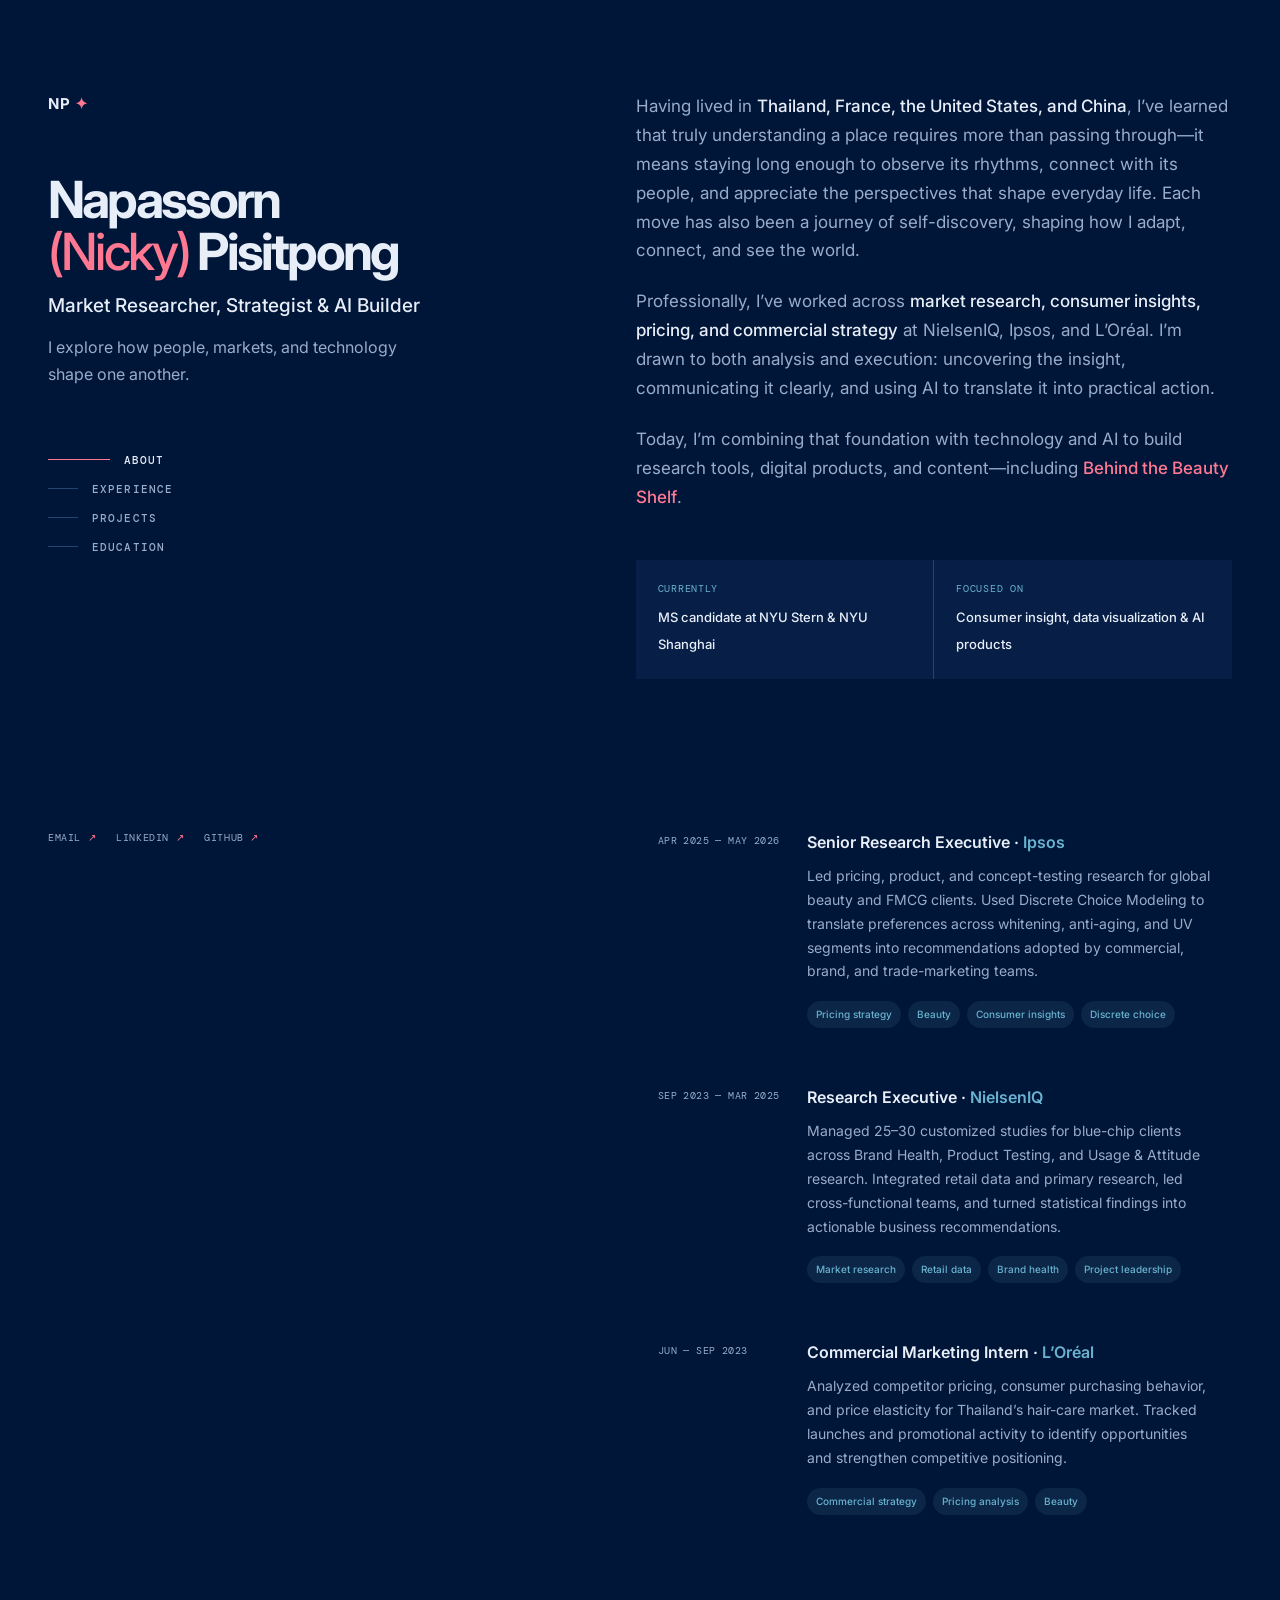
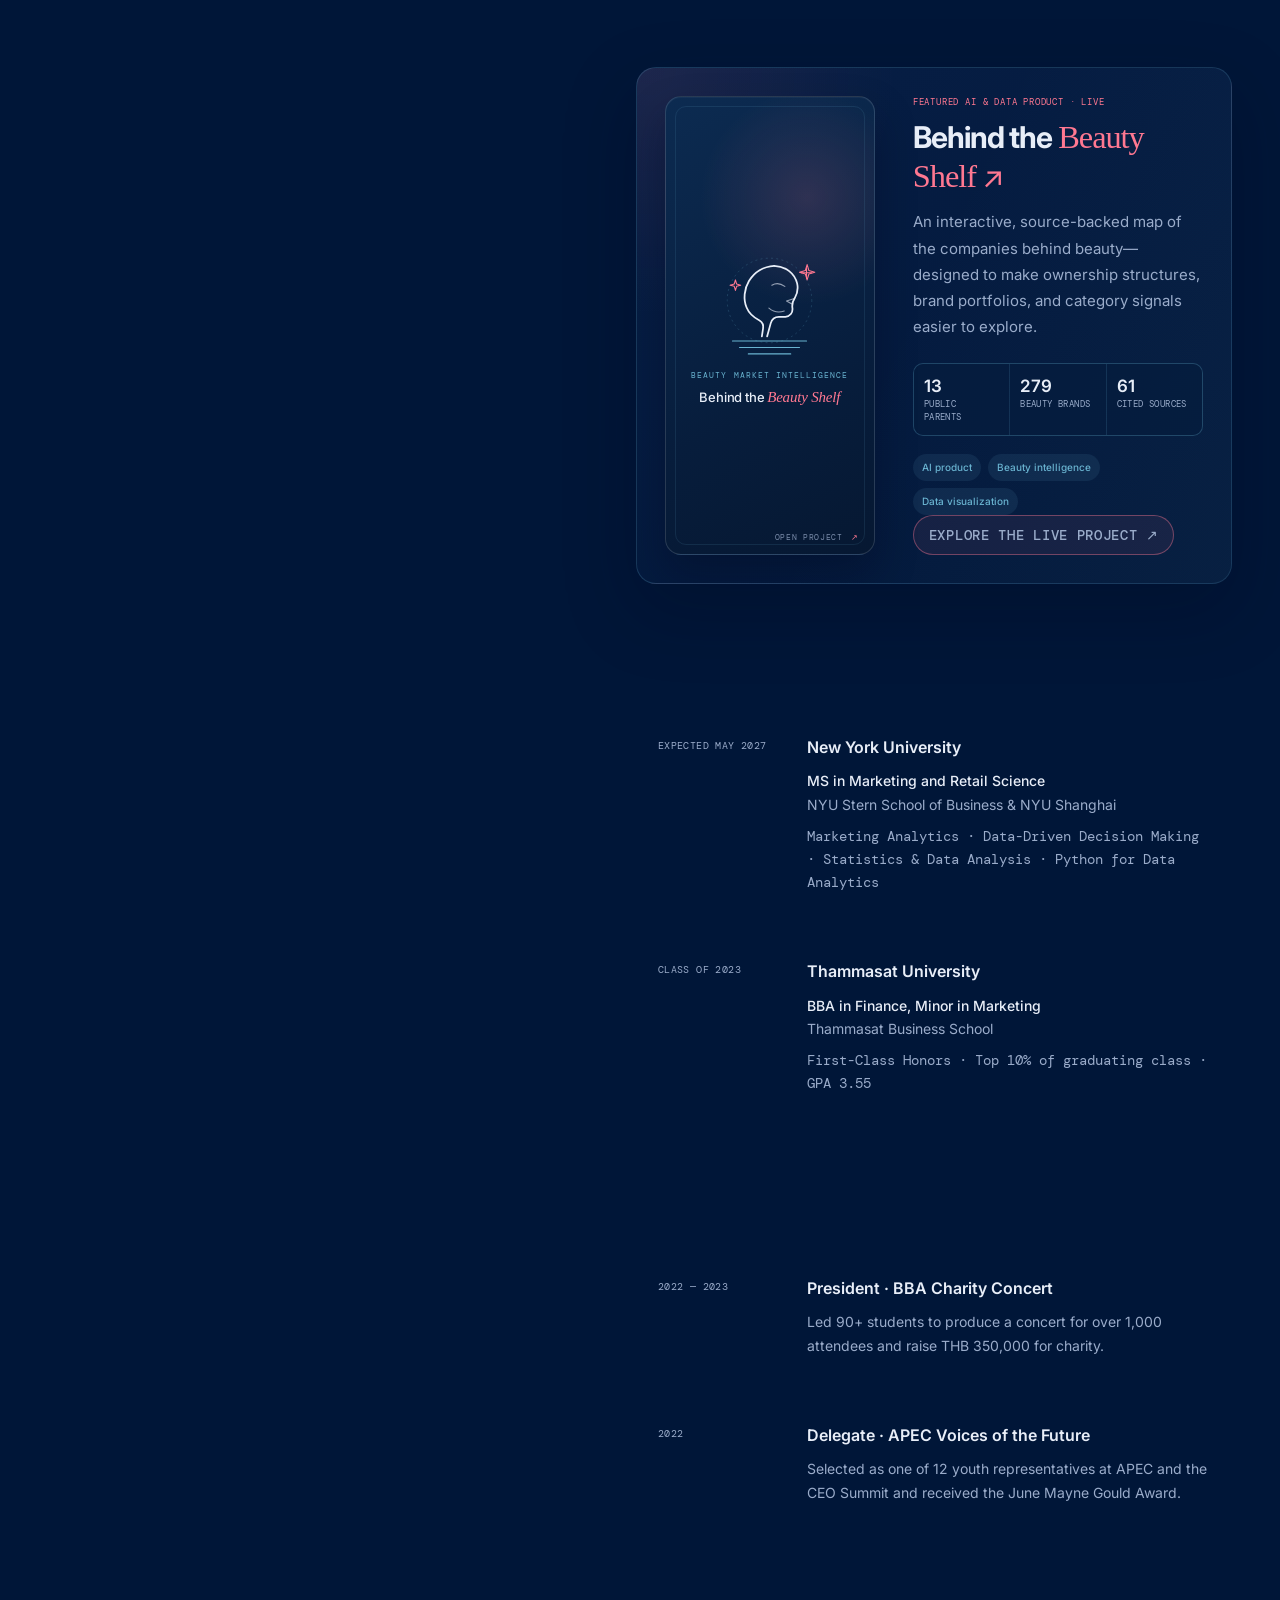
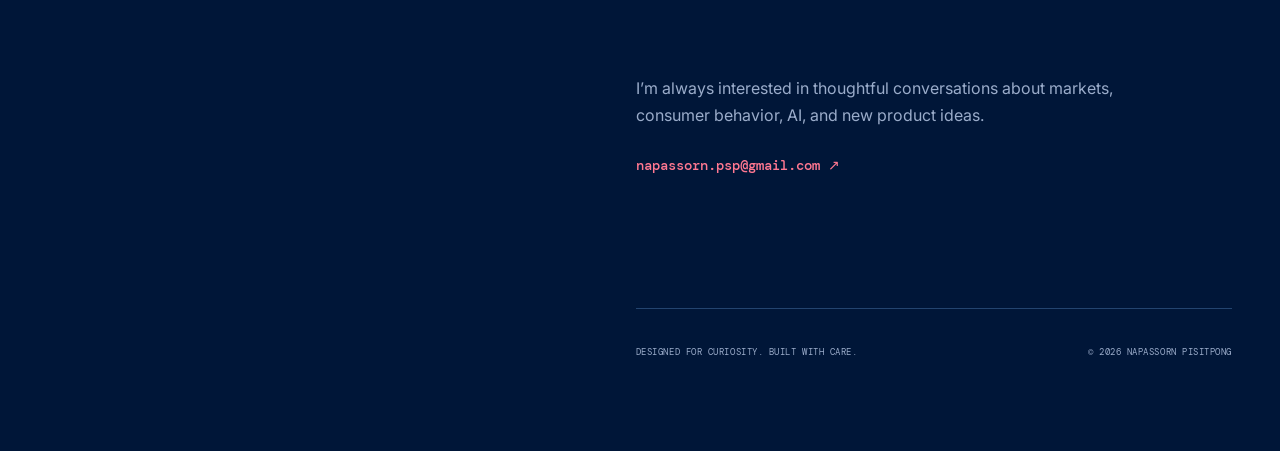
==== index.html @ cccbdc30 "Refine introduction and focus areas" ====
<!doctype html>
<html lang="en">
  <head>
    <meta charset="utf-8">
    <meta name="viewport" content="width=device-width, initial-scale=1">
    <meta name="description" content="Napassorn (Nicky) Pisitpong is a market researcher, strategist, and AI builder turning insight into action.">
    <meta name="theme-color" content="#001638">
    <meta property="og:title" content="Napassorn (Nicky) Pisitpong">
    <meta property="og:description" content="Market researcher, strategist, and AI builder.">
    <meta property="og:type" content="website">
    <meta property="og:url" content="https://nickypisitpong.com">
    <title>Napassorn (Nicky) Pisitpong</title>
    <link rel="preconnect" href="https://fonts.googleapis.com">
    <link rel="preconnect" href="https://fonts.gstatic.com" crossorigin>
    <link href="https://fonts.googleapis.com/css2?family=DM+Mono:wght@400;500&family=Inter:wght@400;500;600;700&display=swap" rel="stylesheet">
    <link rel="stylesheet" href="styles.css">
    <link rel="stylesheet" href="project-link.css?v=20260809">
  </head>
  <body>
    <a class="skip-link" href="#about">Skip to content</a>
    <div class="page-shell">
      <header class="intro-panel">
        <div>
          <a class="monogram" href="#about" aria-label="Nicky Pisitpong, home">NP<span>✦</span></a>
          <h1>Napassorn<br><span>(Nicky)</span> Pisitpong</h1>
          <h2>Market Researcher, Strategist & AI Builder</h2>
          <p class="tagline">I explore how people, markets, and technology shape one another.</p>

          <nav aria-label="Section navigation">
            <a class="active" href="#about"><i></i><span>About</span></a>
            <a href="#experience"><i></i><span>Experience</span></a>
            <a href="#projects"><i></i><span>Projects</span></a>
            <a href="#education"><i></i><span>Education</span></a>
          </nav>
        </div>

        <div class="social-links" aria-label="Contact links">
          <a href="mailto:napassorn.psp@gmail.com" aria-label="Email Nicky">Email <span>↗</span></a>
          <a href="https://www.linkedin.com/in/napassorn-nicky-pisitpong-842646204/" target="_blank" rel="noopener">LinkedIn <span>↗</span></a>
          <a href="https://github.com/nicky-labs" target="_blank" rel="noopener">GitHub <span>↗</span></a>
        </div>
      </header>

      <main>
        <section id="about" aria-labelledby="about-title">
          <h2 class="mobile-heading" id="about-title">About</h2>
          <div class="prose">
            <p>Having lived in <strong>Thailand, France, the United States, and China</strong>, I’ve learned that truly understanding a place requires more than passing through—it means staying long enough to observe its rhythms, connect with its people, and appreciate the perspectives that shape everyday life. Each move has also been a journey of self-discovery, shaping how I adapt, connect, and see the world.</p>
            <p>Professionally, I’ve worked across <strong>market research, consumer insights, pricing, and commercial strategy</strong> at NielsenIQ, Ipsos, and L’Oréal. I’m drawn to both analysis and execution: uncovering the insight, communicating it clearly, and using AI to translate it into practical action.</p>
            <p>Today, I’m combining that foundation with technology and AI to build research tools, digital products, and content—including <a class="pink-link" href="https://behind-beauty-shelf.pages.dev" target="_blank" rel="noopener noreferrer">Behind the Beauty Shelf</a>.</p>
          </div>

          <div class="quick-facts" aria-label="Current focus">
            <div><span>Currently</span><strong>MS candidate at NYU Stern & NYU Shanghai</strong></div>
            <div><span>Focused on</span><strong>Consumer insight, data visualization & AI products</strong></div>
          </div>
        </section>

        <section id="experience" aria-labelledby="experience-title">
          <h2 class="mobile-heading" id="experience-title">Experience</h2>
          <div class="entry-list">
            <article class="entry">
              <p class="entry-date">APR 2025 — MAY 2026</p>
              <div class="entry-content">
                <h3>Senior Research Executive · <span>Ipsos</span></h3>
                <p>Led pricing, product, and concept-testing research for global beauty and FMCG clients. Used Discrete Choice Modeling to translate preferences across whitening, anti-aging, and UV segments into recommendations adopted by commercial, brand, and trade-marketing teams.</p>
                <ul class="tags"><li>Pricing strategy</li><li>Beauty</li><li>Consumer insights</li><li>Discrete choice</li></ul>
              </div>
            </article>

            <article class="entry">
              <p class="entry-date">SEP 2023 — MAR 2025</p>
              <div class="entry-content">
                <h3>Research Executive · <span>NielsenIQ</span></h3>
                <p>Managed 25–30 customized studies for blue-chip clients across Brand Health, Product Testing, and Usage & Attitude research. Integrated retail data and primary research, led cross-functional teams, and turned statistical findings into actionable business recommendations.</p>
                <ul class="tags"><li>Market research</li><li>Retail data</li><li>Brand health</li><li>Project leadership</li></ul>
              </div>
            </article>

            <article class="entry">
              <p class="entry-date">JUN — SEP 2023</p>
              <div class="entry-content">
                <h3>Commercial Marketing Intern · <span>L’Oréal</span></h3>
                <p>Analyzed competitor pricing, consumer purchasing behavior, and price elasticity for Thailand’s hair-care market. Tracked launches and promotional activity to identify opportunities and strengthen competitive positioning.</p>
                <ul class="tags"><li>Commercial strategy</li><li>Pricing analysis</li><li>Beauty</li></ul>
              </div>
            </article>
          </div>
        </section>

        <section id="projects" aria-labelledby="projects-title">
          <h2 class="mobile-heading" id="projects-title">Projects</h2>
          <a class="project-card" href="https://behind-beauty-shelf.pages.dev" target="_blank" rel="noopener noreferrer" aria-label="Open Behind the Beauty Shelf live project">
            <div class="project-mark" aria-hidden="true">
              <svg class="beauty-shelf-mark" viewBox="0 0 240 240" role="presentation">
                <circle class="mark-orbit" cx="120" cy="108" r="72"></circle>
                <path class="mark-profile" d="M128 49c-18 1-34 11-43 26-8 13-10 31-4 45 4 10 12 17 22 22 5 3 7 8 6 14l-2 13"></path>
                <path class="mark-profile" d="M128 49c20 1 35 13 39 30 2 9 0 18-4 25-4 6-5 11-4 17 1 8-4 14-12 15h-11c-7 0-12 4-14 11l-6 22"></path>
                <path class="mark-detail" d="M146 84c-7-5-15-6-22-2m37 23-12 4 9 5m-39 7c7 6 17 8 26 5"></path>
                <path class="mark-shelf" d="M57 177h126M69 188h102M84 199h72"></path>
                <g class="mark-sparkles">
                  <path d="M183 52v18m-9-9h18"></path>
                  <path d="m184 47 3 10 10 3-10 3-3 10-3-10-10-3 10-3Z"></path>
                  <path d="m62 73 2 7 7 2-7 2-2 7-2-7-7-2 7-2Z"></path>
                </g>
              </svg>
              <div class="project-mark-name">
                <span>Beauty market intelligence</span>
                <strong>Behind the <em>Beauty Shelf</em></strong>
              </div>
              <span class="project-mark-action">Open project <i>↗</i></span>
            </div>
            <div class="project-content">
              <p class="project-label">Featured AI & Data Product · Live</p>
              <h3>Behind the <em>Beauty Shelf</em> <span>↗</span></h3>
              <p>An interactive, source-backed map of the companies behind beauty—designed to make ownership structures, brand portfolios, and category signals easier to explore.</p>
              <div class="project-stats" aria-label="Project coverage">
                <span><strong>13</strong> public parents</span>
                <span><strong>279</strong> beauty brands</span>
                <span><strong>61</strong> cited sources</span>
              </div>
              <ul class="tags"><li>AI product</li><li>Beauty intelligence</li><li>Data visualization</li></ul>
              <p class="project-note">Explore the live project <span>↗</span></p>
            </div>
          </a>
        </section>

        <section id="education" aria-labelledby="education-title">
          <h2 class="mobile-heading" id="education-title">Education</h2>
          <div class="entry-list compact">
            <article class="entry">
              <p class="entry-date">EXPECTED MAY 2027</p>
              <div class="entry-content"><h3>New York University</h3><p><strong>MS in Marketing and Retail Science</strong><br>NYU Stern School of Business & NYU Shanghai</p><p class="detail">Marketing Analytics · Data-Driven Decision Making · Statistics & Data Analysis · Python for Data Analytics</p></div>
            </article>
            <article class="entry">
              <p class="entry-date">CLASS OF 2023</p>
              <div class="entry-content"><h3>Thammasat University</h3><p><strong>BBA in Finance, Minor in Marketing</strong><br>Thammasat Business School</p><p class="detail">First-Class Honors · Top 10% of graduating class · GPA 3.55</p></div>
            </article>
          </div>
        </section>

        <section id="leadership" aria-labelledby="leadership-title">
          <h2 class="mobile-heading" id="leadership-title">Leadership</h2>
          <div class="entry-list compact">
            <article class="entry">
              <p class="entry-date">2022 — 2023</p>
              <div class="entry-content"><h3>President · BBA Charity Concert</h3><p>Led 90+ students to produce a concert for over 1,000 attendees and raise THB 350,000 for charity.</p></div>
            </article>
            <article class="entry">
              <p class="entry-date">2022</p>
              <div class="entry-content"><h3>Delegate · APEC Voices of the Future</h3><p>Selected as one of 12 youth representatives at APEC and the CEO Summit and received the June Mayne Gould Award.</p></div>
            </article>
          </div>
        </section>

        <section class="contact" aria-labelledby="contact-title">
          <h2 class="mobile-heading" id="contact-title">Contact</h2>
          <p>I’m always interested in thoughtful conversations about markets, consumer behavior, AI, and new product ideas.</p>
          <a href="mailto:napassorn.psp@gmail.com">napassorn.psp@gmail.com <span>↗</span></a>
        </section>

        <footer><p>Designed for curiosity. Built with care.</p><p>© <span id="year"></span> Napassorn Pisitpong</p></footer>
      </main>
    </div>
    <script src="script.js"></script>
  </body>
</html>
---- styles.css ----
:root{--bg:#001638;--panel:#071f46;--text:#e8eef8;--muted:#9aacca;--line:#23446f;--accent:#69b3d0;--warm:#ff7891;--max:1220px;color-scheme:dark}*{box-sizing:border-box}html{scroll-behavior:smooth}body{margin:0;background:var(--bg);color:var(--text);font-family:Inter,Arial,sans-serif;line-height:1.7}::selection{background:var(--warm);color:var(--bg)}a{color:inherit}.skip-link{position:fixed;left:20px;top:-60px;background:var(--accent);color:var(--bg);padding:8px 12px;z-index:100}.skip-link:focus{top:20px}.page-shell{width:min(var(--max),calc(100% - 96px));margin:auto;display:grid;grid-template-columns:minmax(310px,.9fr) minmax(520px,1.1fr);gap:100px}.intro-panel{height:100vh;position:sticky;top:0;padding:90px 0 56px;display:flex;flex-direction:column;justify-content:space-between}.monogram{display:inline-block;margin-bottom:56px;text-decoration:none;font-size:15px;font-weight:700;letter-spacing:.05em}.monogram span{color:var(--warm);margin-left:4px}.intro-panel h1{margin:0;font-size:clamp(42px,4vw,58px);line-height:1.02;letter-spacing:-.055em;font-weight:700}.intro-panel h1 span{color:var(--warm);font-weight:500}.intro-panel h2{margin:16px 0 14px;font-size:19px;line-height:1.4;font-weight:500}.tagline{max-width:390px;margin:0;color:var(--muted);font-size:16px}.intro-panel nav{display:flex;flex-direction:column;align-items:flex-start;gap:15px;margin-top:65px}.intro-panel nav a{display:flex;align-items:center;gap:14px;color:var(--muted);font:500 11px DM Mono,monospace;text-transform:uppercase;letter-spacing:.1em;text-decoration:none;transition:color .2s}.intro-panel nav i{display:block;width:30px;height:1px;background:var(--line);transition:width .2s,background .2s}.intro-panel nav a:hover,.intro-panel nav a.active{color:var(--text)}.intro-panel nav a:hover i,.intro-panel nav a.active i{width:62px;background:var(--warm)}.social-links{display:flex;gap:20px;flex-wrap:wrap}.social-links a{font:400 10px DM Mono,monospace;text-transform:uppercase;letter-spacing:.06em;text-decoration:none;color:var(--muted)}.social-links a span{color:var(--warm)}.social-links a:hover{color:var(--text)}main{padding:92px 0 56px}main section{padding:0 0 130px;scroll-margin-top:80px}.mobile-heading{position:absolute;width:1px;height:1px;overflow:hidden;clip:rect(0,0,0,0);white-space:nowrap}.prose{font-size:17px;color:var(--muted)}.prose p{margin:0 0 22px}.prose strong,.prose a{color:var(--text);font-weight:500;text-decoration:none}.prose .pink-link{color:var(--warm)}.prose a:hover{color:var(--accent)}.quick-facts{display:grid;grid-template-columns:1fr 1fr;gap:1px;margin-top:48px;background:var(--line)}.quick-facts div{background:var(--panel);padding:22px}.quick-facts span{display:block;margin-bottom:8px;color:var(--accent);font:400 10px DM Mono,monospace;text-transform:uppercase;letter-spacing:.07em}.quick-facts strong{font-size:13px;line-height:1.5;font-weight:500}.entry-list{display:flex;flex-direction:column;gap:14px}.entry{display:grid;grid-template-columns:125px 1fr;gap:24px;padding:22px;border-radius:4px;transition:background .2s,transform .2s}.entry:hover{background:var(--panel);transform:translateY(-2px)}.entry-date{margin:3px 0 0;color:var(--muted);font:400 10px DM Mono,monospace;letter-spacing:.04em}.entry-content h3{margin:0 0 10px;color:var(--text);font-size:16px;font-weight:600;line-height:1.45}.entry-content h3 span{color:var(--accent)}.entry-content p{margin:0 0 14px;color:var(--muted);font-size:14px}.entry-content p strong{color:var(--text);font-weight:500}.tags{display:flex;flex-wrap:wrap;gap:7px;margin:18px 0 0;padding:0;list-style:none}.tags li{padding:5px 9px;border-radius:999px;background:rgba(105,179,208,.1);color:var(--accent);font-size:10px;font-weight:500}.project-card{display:grid;grid-template-columns:180px 1fr;gap:24px;padding:22px;border-radius:4px;transition:background .2s,transform .2s}.project-card:hover{background:var(--panel);transform:translateY(-2px)}.project-image{margin-top:5px;aspect-ratio:4/3;overflow:hidden;border:1px solid var(--line);background:var(--panel)}.project-image img{width:100%;height:100%;display:block;object-fit:cover;object-position:top;filter:saturate(.75);transition:filter .2s,transform .3s}.project-card:hover img{filter:saturate(1);transform:scale(1.025)}.project-label{margin:0 0 7px;color:var(--warm);font:400 9px DM Mono,monospace;text-transform:uppercase;letter-spacing:.05em}.project-content h3{margin:0 0 10px;font-size:17px}.project-content h3 em{color:var(--warm);font-style:normal}.project-content h3 span{color:var(--warm);font-weight:400}.project-content>p:not(.project-label){margin:0;color:var(--muted);font-size:14px}.project-note{margin:18px 22px 0;color:var(--muted);font:400 10px DM Mono,monospace;text-transform:uppercase;letter-spacing:.05em}.compact .entry-content p{margin-bottom:8px}.detail{font:400 11px DM Mono,monospace;line-height:1.65}.contact{padding-top:10px}.contact>p{max-width:520px;margin:0 0 22px;color:var(--muted)}.contact>a{color:var(--warm);font:500 14px DM Mono,monospace;text-decoration:none}.contact>a:hover{color:var(--text)}footer{display:flex;justify-content:space-between;gap:20px;border-top:1px solid var(--line);padding:28px 0;color:var(--muted);font:400 9px DM Mono,monospace;text-transform:uppercase;letter-spacing:.06em}@media(max-width:950px){.page-shell{width:min(760px,calc(100% - 48px));display:block}.intro-panel{height:auto;position:relative;padding:70px 0 100px}.intro-panel nav{display:none}.intro-panel h1{max-width:620px}.tagline{max-width:520px}.social-links{margin-top:42px}.mobile-heading{position:sticky;top:0;z-index:10;width:auto;height:auto;overflow:visible;clip:auto;margin:0 -24px 26px;padding:18px 24px;background:rgba(0,22,56,.94);backdrop-filter:blur(10px);color:var(--text);font:600 11px DM Mono,monospace;text-transform:uppercase;letter-spacing:.1em}.mobile-heading::after{content:"";display:inline-block;width:45px;height:1px;background:var(--warm);vertical-align:middle;margin-left:14px}main{padding:0}.entry:hover,.project-card:hover{transform:none}}@media(max-width:620px){.page-shell{width:calc(100% - 36px)}.intro-panel{padding:55px 0 80px}.monogram{margin-bottom:46px}.intro-panel h1{font-size:44px}.intro-panel h2{font-size:17px}.tagline{font-size:15px}.social-links{gap:15px}.quick-facts{grid-template-columns:1fr}.entry{grid-template-columns:1fr;gap:10px;padding:18px 10px}.entry-date{margin:0}.project-card{grid-template-columns:1fr;padding:18px 10px}.project-image{aspect-ratio:16/9}.project-note{margin-left:10px}.mobile-heading{margin-left:-18px;margin-right:-18px;padding-left:18px;padding-right:18px}main section{padding-bottom:92px}.prose{font-size:16px}footer{display:block;text-align:center}footer p{margin:5px}}
---- project-link.css ----
.project-card {
  position: relative;
  grid-template-columns: minmax(210px, .78fr) minmax(0, 1.22fr);
  gap: 38px;
  overflow: hidden;
  padding: 28px;
  border: 1px solid rgba(105, 179, 208, .2);
  border-radius: 20px;
  background:
    radial-gradient(circle at 2% 0%, rgba(255, 120, 145, .09), transparent 32%),
    linear-gradient(145deg, rgba(7, 31, 70, .98), rgba(2, 24, 58, .97));
  box-shadow: 0 26px 70px rgba(0, 8, 28, .25);
  color: inherit;
  text-decoration: none;
  isolation: isolate;
  transition: transform .3s ease, border-color .3s ease, box-shadow .3s ease;
}

.project-card::after {
  content: "";
  position: absolute;
  inset: 0;
  z-index: -1;
  background: linear-gradient(115deg, transparent 45%, rgba(105, 179, 208, .055));
  pointer-events: none;
}

.project-card:hover {
  border-color: rgba(255, 120, 145, .46);
  box-shadow: 0 34px 86px rgba(0, 8, 28, .4);
  transform: translateY(-5px);
}

.project-card:focus-visible {
  outline: 2px solid var(--warm);
  outline-offset: 5px;
}

.project-mark {
  position: relative;
  display: flex;
  min-height: 292px;
  flex-direction: column;
  align-items: center;
  justify-content: center;
  overflow: hidden;
  padding: 22px 18px 18px;
  border: 1px solid rgba(232, 238, 248, .15);
  border-radius: 16px;
  background:
    radial-gradient(circle at 68% 22%, rgba(255, 120, 145, .15), transparent 28%),
    linear-gradient(155deg, #0c2b51 0%, #071d3c 65%, #061832 100%);
  box-shadow:
    inset 0 1px 0 rgba(255, 255, 255, .04),
    0 20px 42px rgba(0, 8, 28, .3);
}

.project-mark::before {
  content: "";
  position: absolute;
  inset: 9px;
  border: 1px solid rgba(105, 179, 208, .12);
  border-radius: 11px;
  pointer-events: none;
}

.beauty-shelf-mark {
  width: min(168px, 82%);
  height: auto;
  margin-top: -8px;
  overflow: visible;
  fill: none;
  stroke-linecap: round;
  stroke-linejoin: round;
  transition: transform .45s cubic-bezier(.2, .75, .25, 1);
}

.mark-orbit {
  stroke: rgba(105, 179, 208, .26);
  stroke-width: 1.4;
  stroke-dasharray: 2 7;
}

.mark-profile {
  stroke: #e8eef8;
  stroke-width: 3;
}

.mark-detail {
  stroke: rgba(232, 238, 248, .62);
  stroke-width: 2;
}

.mark-shelf {
  stroke: var(--accent);
  stroke-width: 2;
}

.mark-sparkles {
  stroke: var(--warm);
  stroke-width: 1.8;
}

.project-mark-name {
  position: relative;
  z-index: 1;
  margin-top: -8px;
  text-align: center;
}

.project-mark-name span {
  display: block;
  margin-bottom: 4px;
  color: var(--accent);
  font: 400 8px/1.4 "DM Mono", monospace;
  text-transform: uppercase;
  letter-spacing: .13em;
}

.project-mark-name strong {
  display: block;
  color: var(--text);
  font-size: 13px;
  font-weight: 500;
  letter-spacing: -.015em;
}

.project-mark-name em {
  color: var(--warm);
  font-family: Georgia, "Times New Roman", serif;
  font-size: 15px;
  font-weight: 400;
}

.project-mark-action {
  position: absolute;
  right: 15px;
  bottom: 13px;
  color: rgba(154, 172, 202, .78);
  font: 400 8px/1 "DM Mono", monospace;
  text-transform: uppercase;
  letter-spacing: .08em;
  transition: color .25s ease;
}

.project-mark-action i {
  display: inline-block;
  margin-left: 3px;
  color: var(--warm);
  font-style: normal;
  transition: transform .25s ease;
}

.project-card:hover .beauty-shelf-mark {
  transform: translateY(-3px) scale(1.025);
}

.project-card:hover .project-mark-action {
  color: var(--text);
}

.project-card:hover .project-mark-action i {
  transform: translate(2px, -2px);
}

.project-content {
  align-self: center;
}

.project-label {
  margin-bottom: 10px;
  letter-spacing: .09em;
}

.project-content h3 {
  margin-bottom: 14px;
  font-size: clamp(23px, 2.5vw, 30px);
  line-height: 1.2;
  letter-spacing: -.035em;
}

.project-content h3 em {
  font-family: Georgia, "Times New Roman", serif;
  font-size: 1.08em;
  font-weight: 400;
}

.project-content > p:not(.project-label):not(.project-note) {
  max-width: 570px;
  font-size: 15px;
  line-height: 1.75;
}

.project-stats {
  display: grid;
  grid-template-columns: repeat(3, 1fr);
  gap: 1px;
  margin-top: 22px;
  overflow: hidden;
  border: 1px solid rgba(105, 179, 208, .15);
  border-radius: 10px;
  background: rgba(105, 179, 208, .15);
}

.project-stats span {
  display: flex;
  min-width: 0;
  flex-direction: column;
  padding: 12px 10px;
  background: rgba(0, 22, 56, .76);
  color: var(--muted);
  font: 400 9px/1.4 "DM Mono", monospace;
  text-transform: uppercase;
  letter-spacing: .045em;
}

.project-stats strong {
  margin-bottom: 2px;
  color: var(--text);
  font: 600 17px/1.2 Inter, Arial, sans-serif;
}

.project-card .tags {
  margin-top: 18px;
}

.project-content .project-note {
  display: inline-flex;
  align-items: center;
  gap: 8px;
  margin: 22px 0 0;
  padding: 10px 15px;
  border: 1px solid rgba(255, 120, 145, .4);
  border-radius: 999px;
  background: rgba(255, 120, 145, .07);
  color: var(--warm);
  font-weight: 500;
  transition: background .2s ease, color .2s ease, border-color .2s ease;
}

.project-content .project-note span {
  transition: transform .2s ease;
}

.project-card:hover .project-note {
  border-color: var(--warm);
  background: var(--warm);
  color: var(--bg);
}

.project-card:hover .project-note span {
  transform: translate(2px, -2px);
}

@media (max-width: 1100px) {
  .project-card {
    grid-template-columns: minmax(190px, .72fr) minmax(0, 1.28fr);
    gap: 26px;
    padding: 24px;
  }

  .project-mark {
    min-height: 270px;
  }

  .project-stats {
    grid-template-columns: 1fr;
  }

  .project-stats span {
    flex-direction: row;
    align-items: baseline;
    gap: 7px;
    padding: 8px 10px;
  }
}

@media (max-width: 620px) {
  .project-card {
    grid-template-columns: 1fr;
    gap: 24px;
    padding: 18px;
    border-radius: 16px;
  }

  .project-mark {
    min-height: 278px;
  }

  .beauty-shelf-mark {
    width: 158px;
  }

  .project-stats {
    grid-template-columns: repeat(3, 1fr);
  }

  .project-stats span {
    flex-direction: column;
    align-items: flex-start;
    gap: 0;
  }
}

@media (prefers-reduced-motion: reduce) {
  .project-card,
  .beauty-shelf-mark,
  .project-mark-action i,
  .project-content .project-note span {
    transition: none;
  }
}
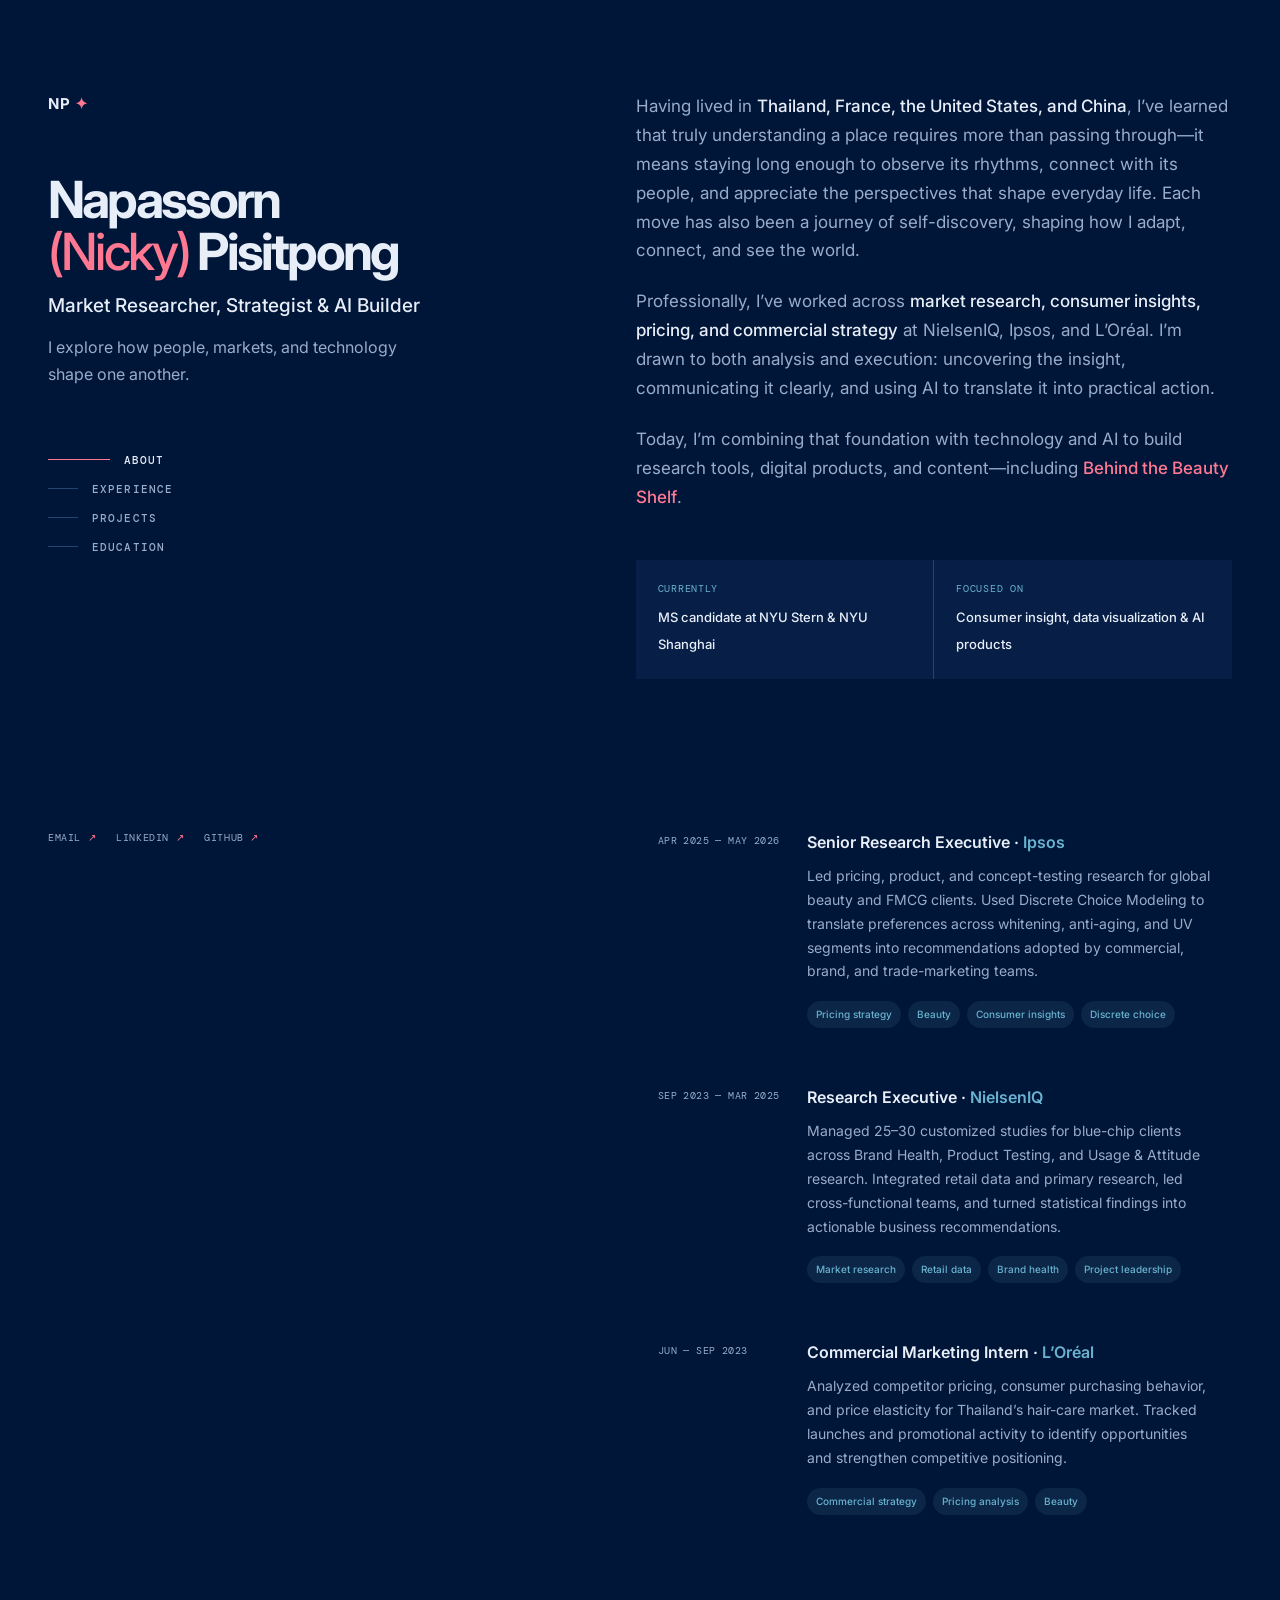
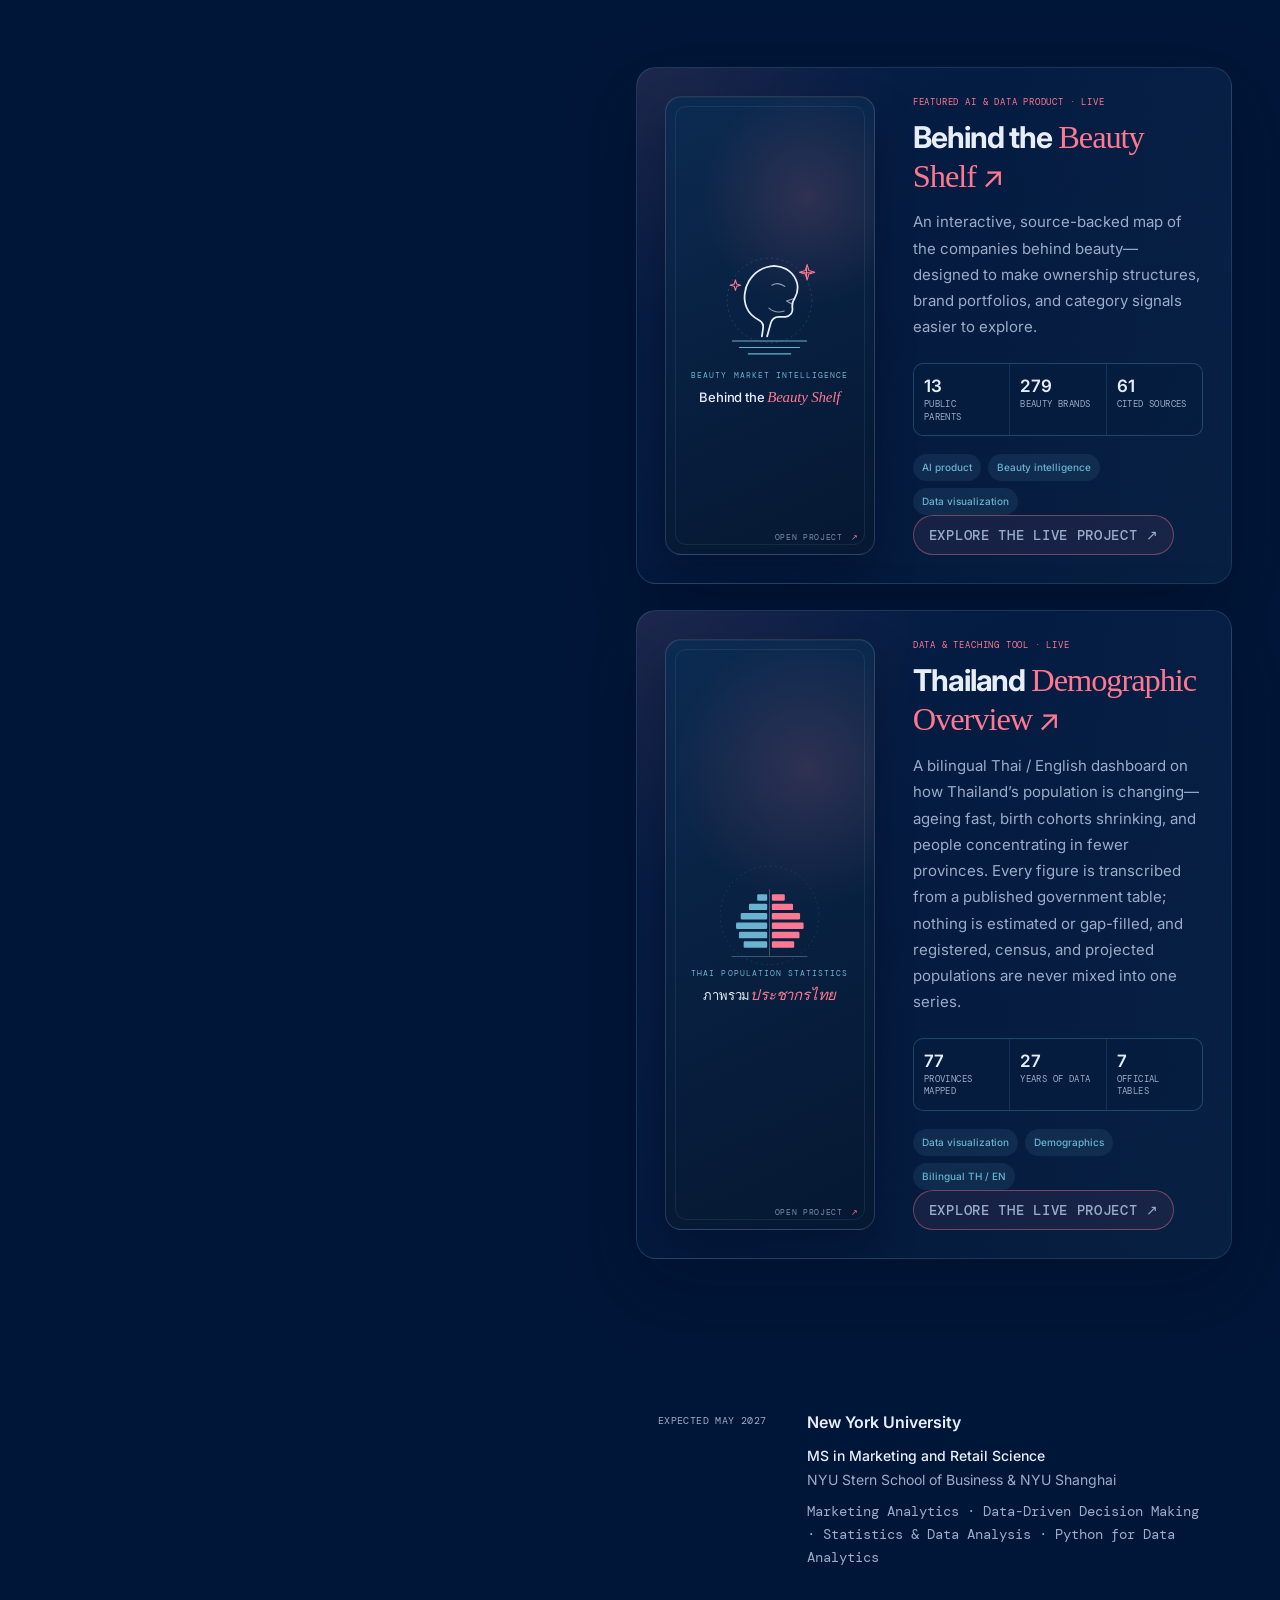
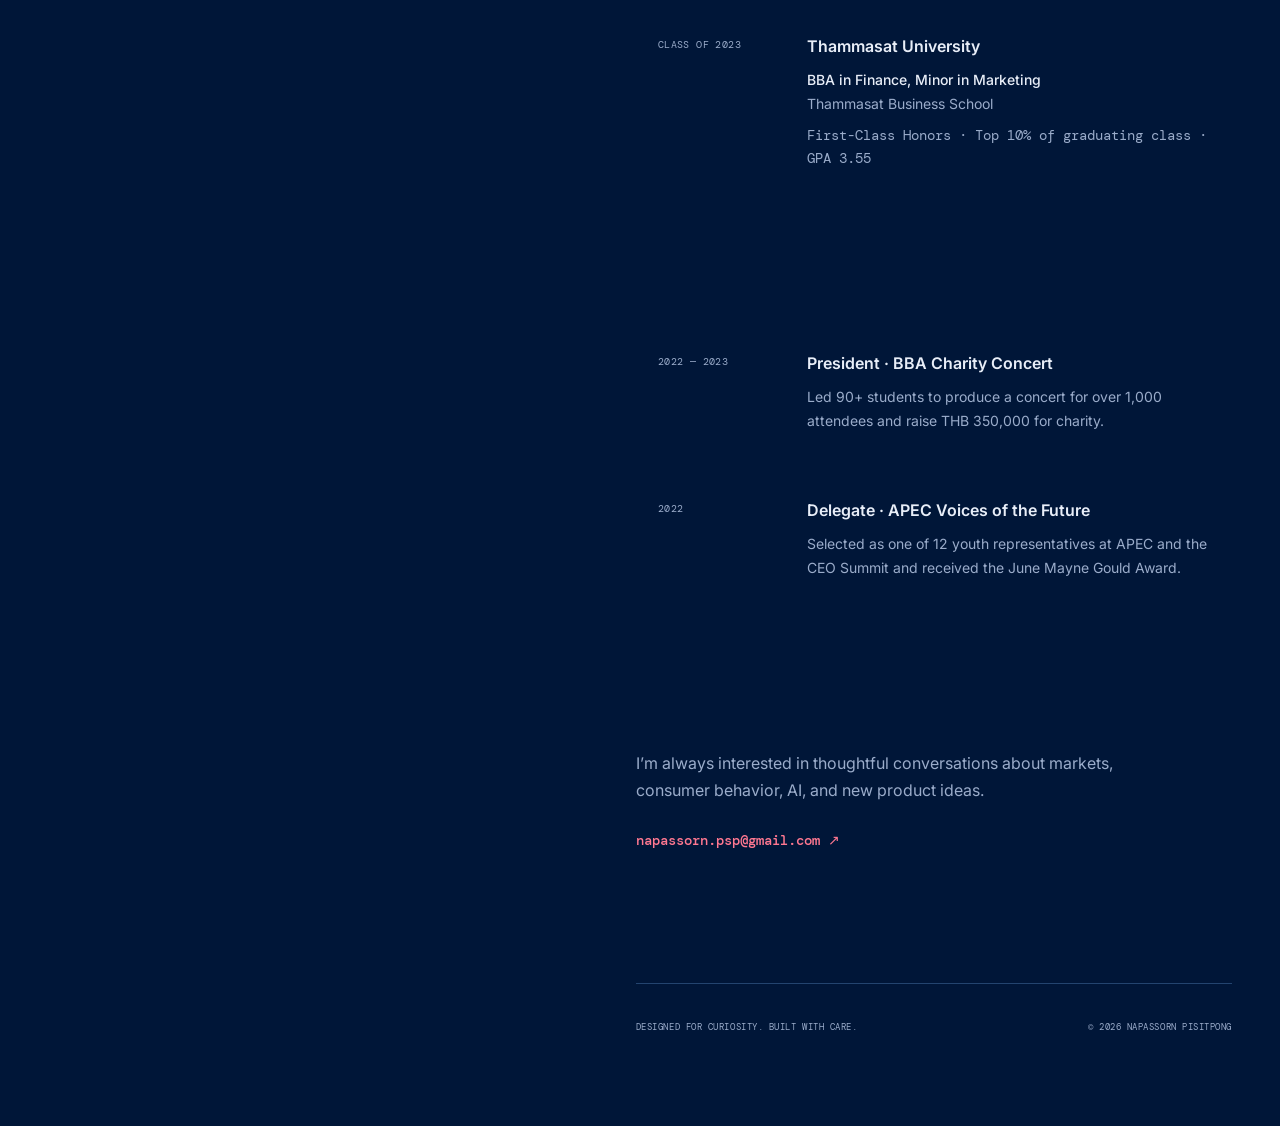
==== commit 5ae4dd4d: "Add files via upload" ====
--- a/index.html
+++ b/index.html
@@ -25,7 +25,6 @@
           <h1>Napassorn<br><span>(Nicky)</span> Pisitpong</h1>
           <h2>Market Researcher, Strategist & AI Builder</h2>
           <p class="tagline">I explore how people, markets, and technology shape one another.</p>
-
           <nav aria-label="Section navigation">
             <a class="active" href="#about"><i></i><span>About</span></a>
             <a href="#experience"><i></i><span>Experience</span></a>
@@ -33,14 +32,12 @@
             <a href="#education"><i></i><span>Education</span></a>
           </nav>
         </div>
-
         <div class="social-links" aria-label="Contact links">
           <a href="mailto:napassorn.psp@gmail.com" aria-label="Email Nicky">Email <span>↗</span></a>
           <a href="https://www.linkedin.com/in/napassorn-nicky-pisitpong-842646204/" target="_blank" rel="noopener">LinkedIn <span>↗</span></a>
           <a href="https://github.com/nicky-labs" target="_blank" rel="noopener">GitHub <span>↗</span></a>
         </div>
       </header>
-
       <main>
         <section id="about" aria-labelledby="about-title">
           <h2 class="mobile-heading" id="about-title">About</h2>
@@ -49,13 +46,11 @@
             <p>Professionally, I’ve worked across <strong>market research, consumer insights, pricing, and commercial strategy</strong> at NielsenIQ, Ipsos, and L’Oréal. I’m drawn to both analysis and execution: uncovering the insight, communicating it clearly, and using AI to translate it into practical action.</p>
             <p>Today, I’m combining that foundation with technology and AI to build research tools, digital products, and content—including <a class="pink-link" href="https://behind-beauty-shelf.pages.dev" target="_blank" rel="noopener noreferrer">Behind the Beauty Shelf</a>.</p>
           </div>
-
           <div class="quick-facts" aria-label="Current focus">
             <div><span>Currently</span><strong>MS candidate at NYU Stern & NYU Shanghai</strong></div>
             <div><span>Focused on</span><strong>Consumer insight, data visualization & AI products</strong></div>
           </div>
         </section>
-
         <section id="experience" aria-labelledby="experience-title">
           <h2 class="mobile-heading" id="experience-title">Experience</h2>
           <div class="entry-list">
@@ -67,7 +62,6 @@
                 <ul class="tags"><li>Pricing strategy</li><li>Beauty</li><li>Consumer insights</li><li>Discrete choice</li></ul>
               </div>
             </article>
-
             <article class="entry">
               <p class="entry-date">SEP 2023 — MAR 2025</p>
               <div class="entry-content">
@@ -76,7 +70,6 @@
                 <ul class="tags"><li>Market research</li><li>Retail data</li><li>Brand health</li><li>Project leadership</li></ul>
               </div>
             </article>
-
             <article class="entry">
               <p class="entry-date">JUN — SEP 2023</p>
               <div class="entry-content">
@@ -87,7 +80,6 @@
             </article>
           </div>
         </section>
-
         <section id="projects" aria-labelledby="projects-title">
           <h2 class="mobile-heading" id="projects-title">Projects</h2>
           <a class="project-card" href="https://behind-beauty-shelf.pages.dev" target="_blank" rel="noopener noreferrer" aria-label="Open Behind the Beauty Shelf live project">
@@ -123,8 +115,48 @@
               <p class="project-note">Explore the live project <span>↗</span></p>
             </div>
           </a>
+          <a class="project-card" href="/thailand-population/" style="margin-top:26px" aria-label="Open Thailand Demographic Overview">
+            <div class="project-mark" aria-hidden="true">
+              <svg class="thai-pop-mark" viewBox="0 0 240 200" role="presentation" style="width:min(168px,82%);height:auto;margin-top:-6px;overflow:visible">
+                <circle cx="120" cy="96" r="84" fill="none" stroke="rgba(105,179,208,.26)" stroke-width="1.4" stroke-dasharray="2 7"></circle>
+                <g fill="var(--accent)">
+                  <rect x="76" y="140" width="40" height="11" rx="2"></rect>
+                  <rect x="68" y="124" width="48" height="11" rx="2"></rect>
+                  <rect x="63" y="108" width="53" height="11" rx="2"></rect>
+                  <rect x="71" y="92" width="45" height="11" rx="2"></rect>
+                  <rect x="85" y="76" width="31" height="11" rx="2"></rect>
+                  <rect x="99" y="60" width="17" height="11" rx="2"></rect>
+                </g>
+                <g fill="var(--warm)">
+                  <rect x="124" y="140" width="38" height="11" rx="2"></rect>
+                  <rect x="124" y="124" width="47" height="11" rx="2"></rect>
+                  <rect x="124" y="108" width="54" height="11" rx="2"></rect>
+                  <rect x="124" y="92" width="48" height="11" rx="2"></rect>
+                  <rect x="124" y="76" width="36" height="11" rx="2"></rect>
+                  <rect x="124" y="60" width="22" height="11" rx="2"></rect>
+                </g>
+                <path d="M120 52v112M56 166h128" stroke="rgba(232,238,248,.28)" stroke-width="1.6" stroke-linecap="round" fill="none"></path>
+              </svg>
+              <div class="project-mark-name">
+                <span>Thai population statistics</span>
+                <strong>ภาพรวม<em>ประชากรไทย</em></strong>
+              </div>
+              <span class="project-mark-action">Open project <i>↗</i></span>
+            </div>
+            <div class="project-content">
+              <p class="project-label">Data &amp; Teaching Tool · Live</p>
+              <h3>Thailand <em>Demographic Overview</em> <span>↗</span></h3>
+              <p>A bilingual Thai / English dashboard on how Thailand’s population is changing—ageing fast, birth cohorts shrinking, and people concentrating in fewer provinces. Every figure is transcribed from a published government table; nothing is estimated or gap-filled, and registered, census, and projected populations are never mixed into one series.</p>
+              <div class="project-stats" aria-label="Project coverage">
+                <span><strong>77</strong> provinces mapped</span>
+                <span><strong>27</strong> years of data</span>
+                <span><strong>7</strong> official tables</span>
+              </div>
+              <ul class="tags"><li>Data visualization</li><li>Demographics</li><li>Bilingual TH / EN</li></ul>
+              <p class="project-note">Explore the live project <span>↗</span></p>
+            </div>
+          </a>
         </section>
-
         <section id="education" aria-labelledby="education-title">
           <h2 class="mobile-heading" id="education-title">Education</h2>
           <div class="entry-list compact">
@@ -138,7 +170,6 @@
             </article>
           </div>
         </section>
-
         <section id="leadership" aria-labelledby="leadership-title">
           <h2 class="mobile-heading" id="leadership-title">Leadership</h2>
           <div class="entry-list compact">
@@ -152,13 +183,11 @@
             </article>
           </div>
         </section>
-
         <section class="contact" aria-labelledby="contact-title">
           <h2 class="mobile-heading" id="contact-title">Contact</h2>
           <p>I’m always interested in thoughtful conversations about markets, consumer behavior, AI, and new product ideas.</p>
           <a href="mailto:napassorn.psp@gmail.com">napassorn.psp@gmail.com <span>↗</span></a>
         </section>
-
         <footer><p>Designed for curiosity. Built with care.</p><p>© <span id="year"></span> Napassorn Pisitpong</p></footer>
       </main>
     </div>
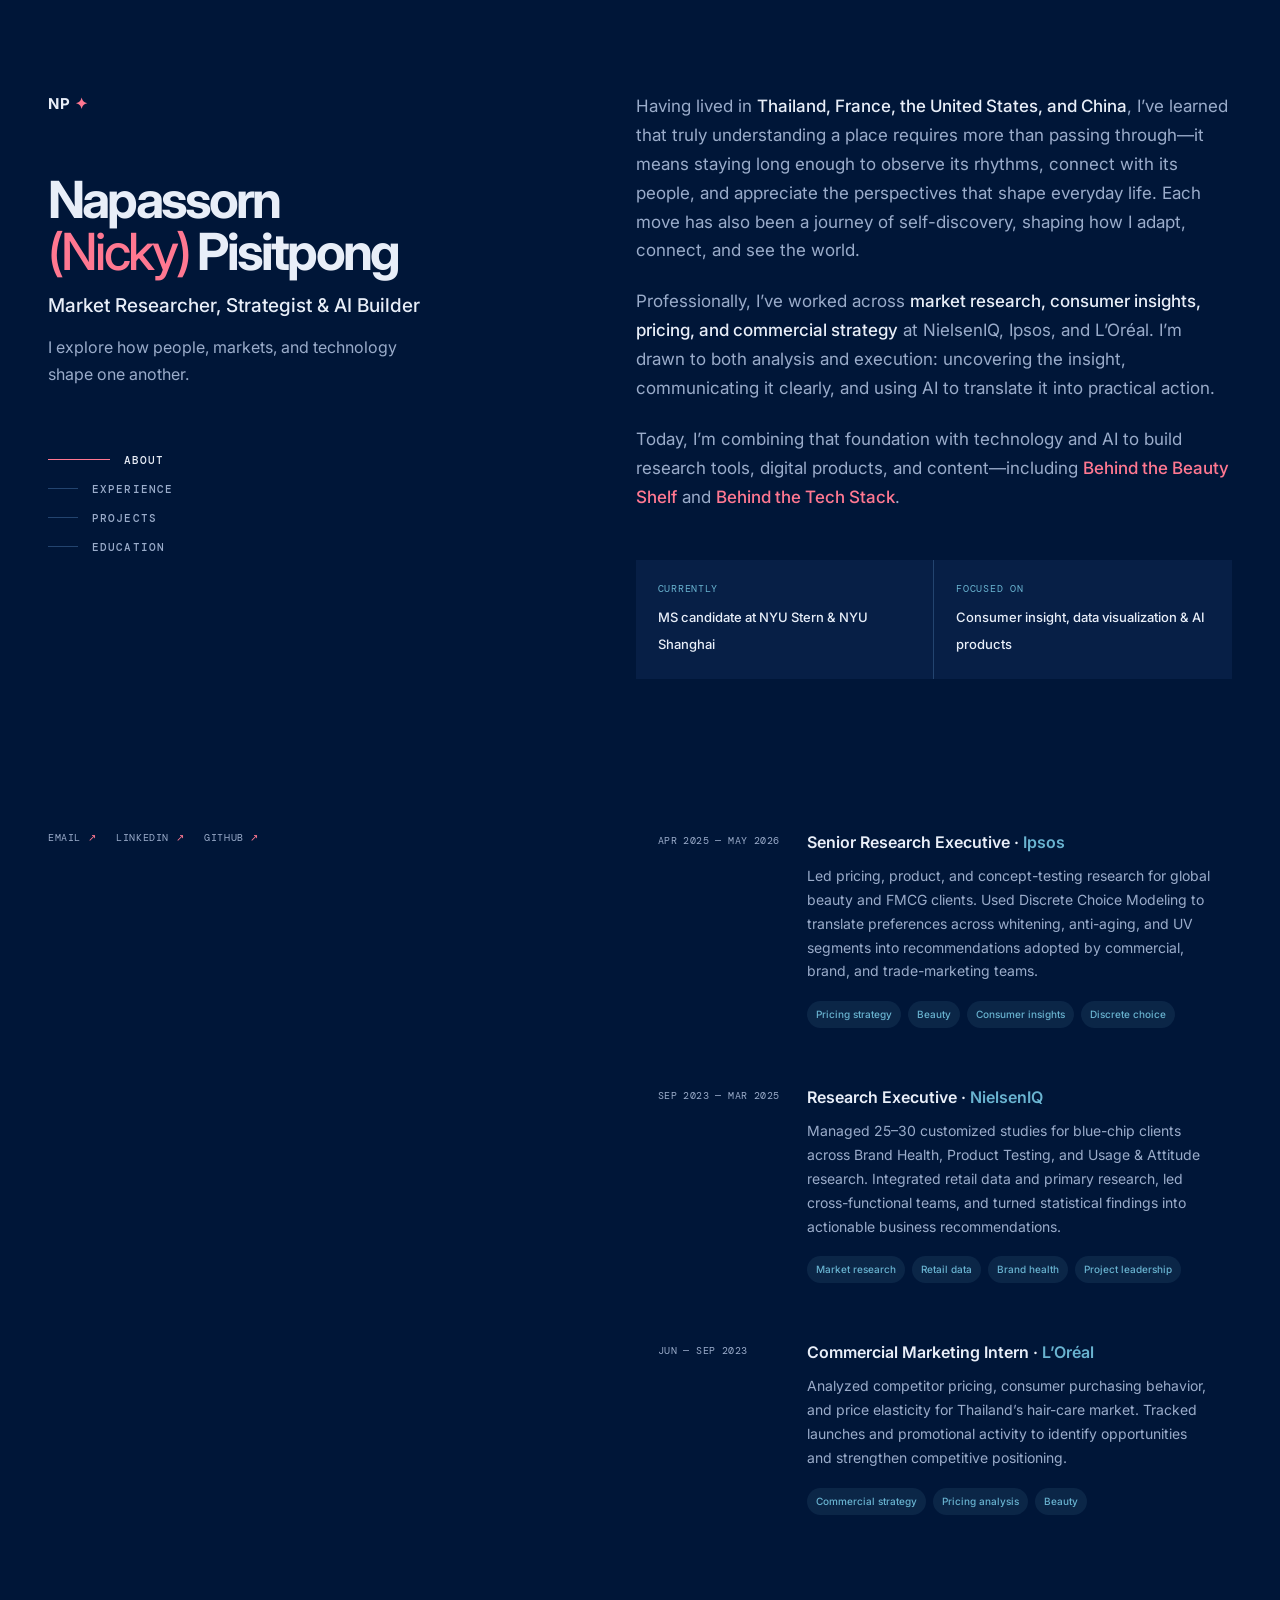
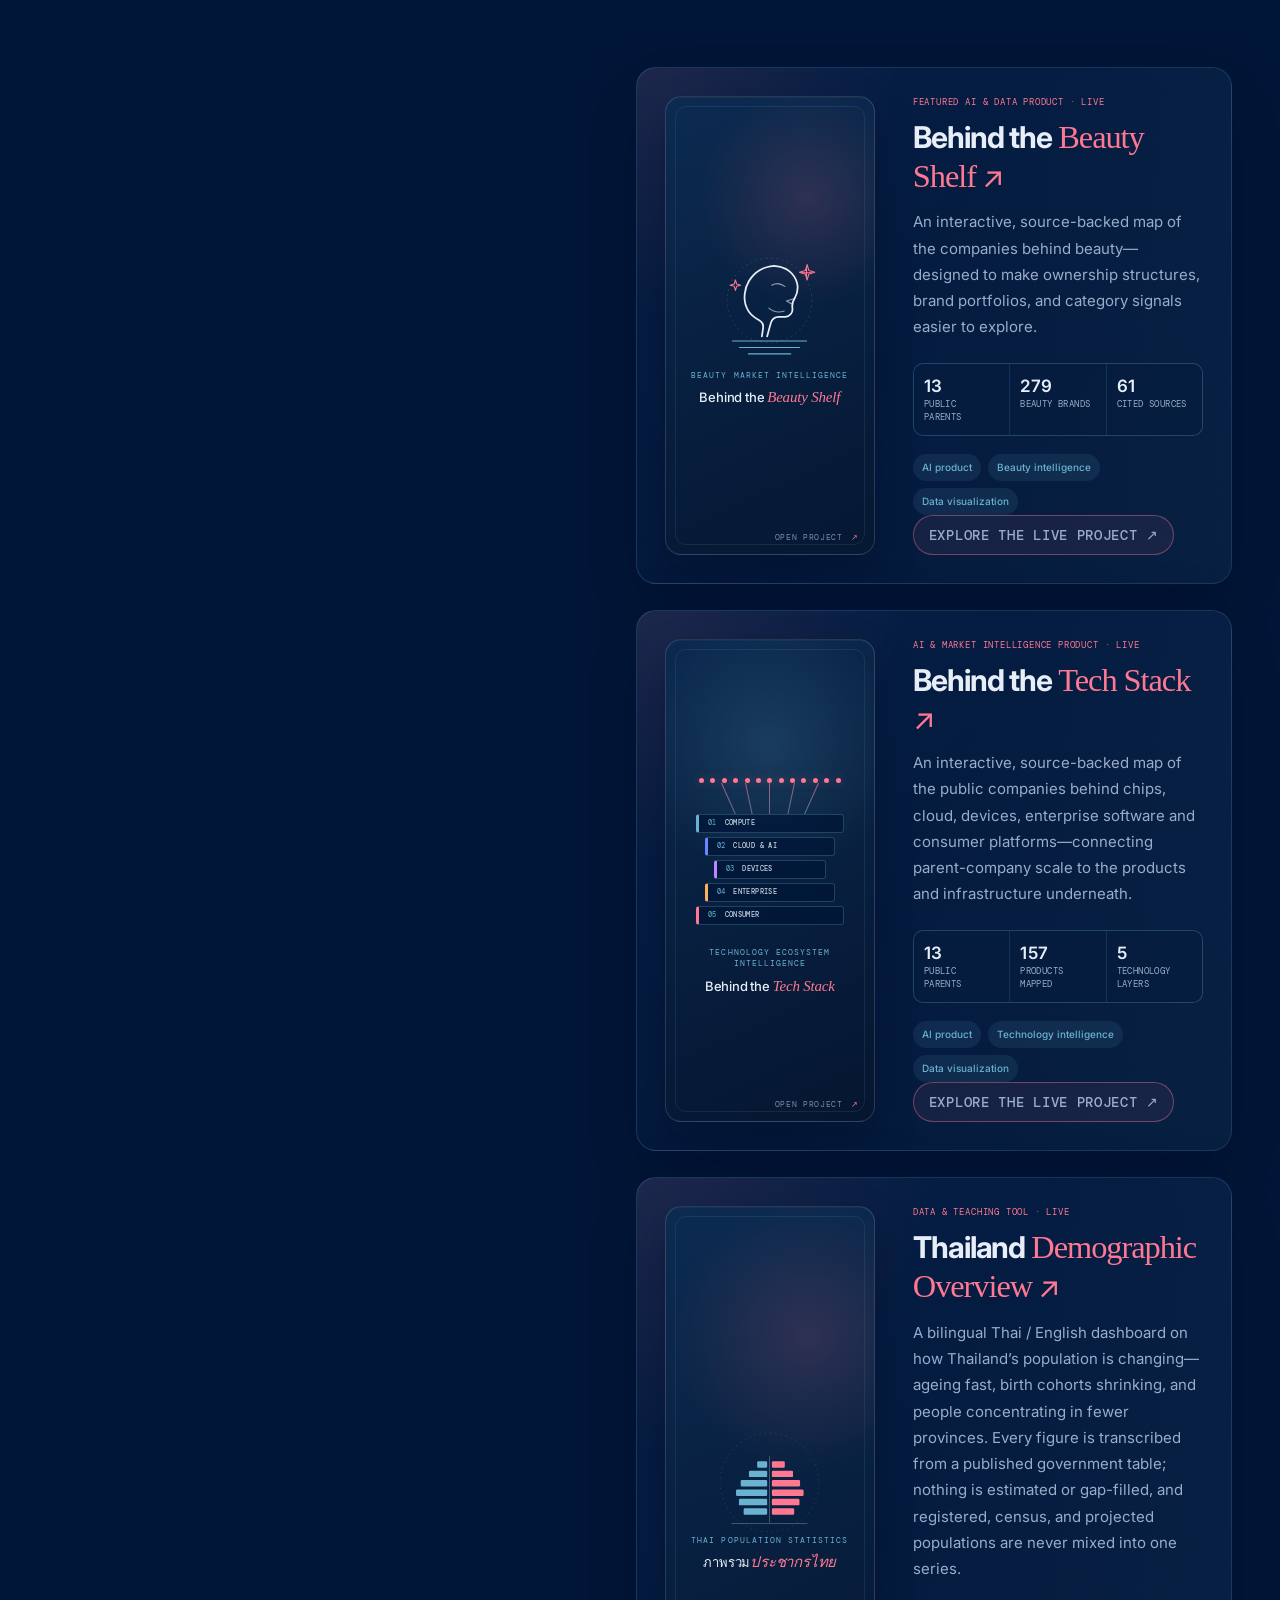
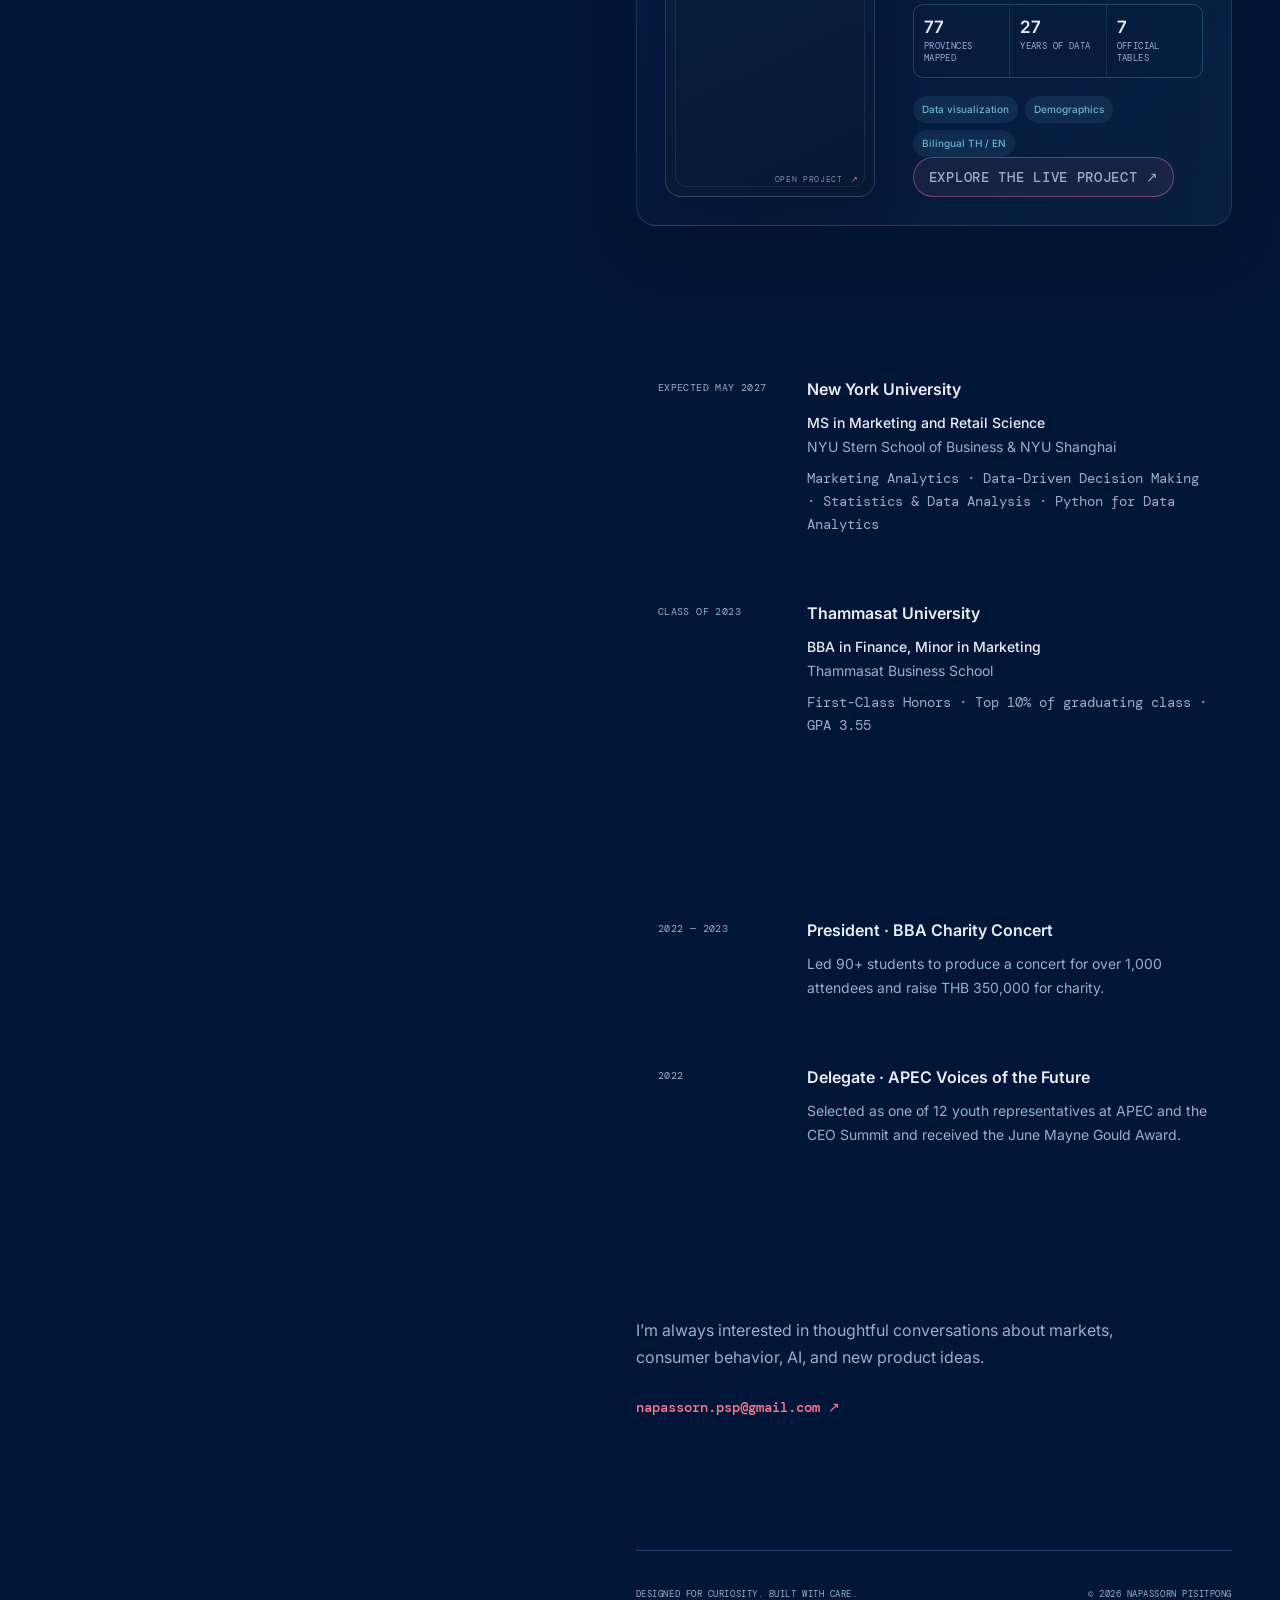
==== commit 65644ad6: "Add Behind the Tech Stack project card" ====
--- a/index.html
+++ b/index.html
@@ -14,7 +14,7 @@
     <link rel="preconnect" href="https://fonts.gstatic.com" crossorigin>
     <link href="https://fonts.googleapis.com/css2?family=DM+Mono:wght@400;500&family=Inter:wght@400;500;600;700&display=swap" rel="stylesheet">
     <link rel="stylesheet" href="styles.css">
-    <link rel="stylesheet" href="project-link.css?v=20260809">
+    <link rel="stylesheet" href="project-link.css?v=20260821">
   </head>
   <body>
     <a class="skip-link" href="#about">Skip to content</a>
@@ -44,7 +44,7 @@
           <div class="prose">
             <p>Having lived in <strong>Thailand, France, the United States, and China</strong>, I’ve learned that truly understanding a place requires more than passing through—it means staying long enough to observe its rhythms, connect with its people, and appreciate the perspectives that shape everyday life. Each move has also been a journey of self-discovery, shaping how I adapt, connect, and see the world.</p>
             <p>Professionally, I’ve worked across <strong>market research, consumer insights, pricing, and commercial strategy</strong> at NielsenIQ, Ipsos, and L’Oréal. I’m drawn to both analysis and execution: uncovering the insight, communicating it clearly, and using AI to translate it into practical action.</p>
-            <p>Today, I’m combining that foundation with technology and AI to build research tools, digital products, and content—including <a class="pink-link" href="https://behind-beauty-shelf.pages.dev" target="_blank" rel="noopener noreferrer">Behind the Beauty Shelf</a>.</p>
+            <p>Today, I’m combining that foundation with technology and AI to build research tools, digital products, and content—including <a class="pink-link" href="https://behind-beauty-shelf.pages.dev" target="_blank" rel="noopener noreferrer">Behind the Beauty Shelf</a> and <a class="pink-link" href="https://behind-the-tech-stack.pisitpongthanaphum.chatgpt.site/" target="_blank" rel="noopener noreferrer">Behind the Tech Stack</a>.</p>
           </div>
           <div class="quick-facts" aria-label="Current focus">
             <div><span>Currently</span><strong>MS candidate at NYU Stern & NYU Shanghai</strong></div>
@@ -112,6 +112,40 @@
                 <span><strong>61</strong> cited sources</span>
               </div>
               <ul class="tags"><li>AI product</li><li>Beauty intelligence</li><li>Data visualization</li></ul>
+              <p class="project-note">Explore the live project <span>↗</span></p>
+            </div>
+          </a>
+          <a class="project-card project-card-spaced" href="https://behind-the-tech-stack.pisitpongthanaphum.chatgpt.site/" target="_blank" rel="noopener noreferrer" aria-label="Open Behind the Tech Stack live project">
+            <div class="project-mark tech-project-mark" aria-hidden="true">
+              <div class="tech-stack-mark">
+                <div class="tech-parent-dots">
+                  <i></i><i></i><i></i><i></i><i></i><i></i><i></i><i></i><i></i><i></i><i></i><i></i><i></i>
+                </div>
+                <div class="tech-flow-lines"><i></i><i></i><i></i><i></i><i></i></div>
+                <div class="tech-layer-bars">
+                  <span><i>01</i><b>Compute</b></span>
+                  <span><i>02</i><b>Cloud &amp; AI</b></span>
+                  <span><i>03</i><b>Devices</b></span>
+                  <span><i>04</i><b>Enterprise</b></span>
+                  <span><i>05</i><b>Consumer</b></span>
+                </div>
+              </div>
+              <div class="project-mark-name">
+                <span>Technology ecosystem intelligence</span>
+                <strong>Behind the <em>Tech Stack</em></strong>
+              </div>
+              <span class="project-mark-action">Open project <i>↗</i></span>
+            </div>
+            <div class="project-content">
+              <p class="project-label">AI &amp; Market Intelligence Product · Live</p>
+              <h3>Behind the <em>Tech Stack</em> <span>↗</span></h3>
+              <p>An interactive, source-backed map of the public companies behind chips, cloud, devices, enterprise software and consumer platforms—connecting parent-company scale to the products and infrastructure underneath.</p>
+              <div class="project-stats" aria-label="Project coverage">
+                <span><strong>13</strong> public parents</span>
+                <span><strong>157</strong> products mapped</span>
+                <span><strong>5</strong> technology layers</span>
+              </div>
+              <ul class="tags"><li>AI product</li><li>Technology intelligence</li><li>Data visualization</li></ul>
               <p class="project-note">Explore the live project <span>↗</span></p>
             </div>
           </a>
--- a/project-link.css
+++ b/project-link.css
@@ -252,6 +252,107 @@
   transform: translate(2px, -2px);
 }
 
+.project-card-spaced {
+  margin-top: 26px;
+}
+
+.tech-project-mark {
+  background:
+    radial-gradient(circle at 50% 22%, rgba(105, 179, 208, .17), transparent 34%),
+    linear-gradient(155deg, #0b294e 0%, #071c3a 68%, #05162f 100%);
+}
+
+.tech-stack-mark {
+  width: min(176px, 86%);
+  min-height: 170px;
+  display: flex;
+  flex-direction: column;
+  align-items: center;
+  justify-content: center;
+  transition: transform .45s cubic-bezier(.2, .75, .25, 1);
+}
+
+.tech-parent-dots {
+  width: 100%;
+  display: grid;
+  grid-template-columns: repeat(13, 1fr);
+  gap: 4px;
+  padding: 0 2px;
+}
+
+.tech-parent-dots i {
+  width: 5px;
+  height: 5px;
+  justify-self: center;
+  border-radius: 50%;
+  background: var(--warm);
+  box-shadow: 0 0 10px rgba(255, 120, 145, .34);
+}
+
+.tech-flow-lines {
+  width: 82%;
+  height: 31px;
+  display: flex;
+  justify-content: space-around;
+  overflow: hidden;
+}
+
+.tech-flow-lines i {
+  width: 1px;
+  height: 42px;
+  display: block;
+  background: linear-gradient(to bottom, rgba(255, 120, 145, .65), rgba(105, 179, 208, .55));
+  transform-origin: top;
+}
+
+.tech-flow-lines i:nth-child(1) { transform: rotate(-24deg); }
+.tech-flow-lines i:nth-child(2) { transform: rotate(-12deg); }
+.tech-flow-lines i:nth-child(4) { transform: rotate(12deg); }
+.tech-flow-lines i:nth-child(5) { transform: rotate(24deg); }
+
+.tech-layer-bars {
+  width: 100%;
+  display: grid;
+  gap: 4px;
+}
+
+.tech-layer-bars span {
+  min-height: 19px;
+  display: flex;
+  align-items: center;
+  gap: 8px;
+  margin: auto;
+  padding: 3px 9px;
+  border: 1px solid rgba(105, 179, 208, .28);
+  border-left: 3px solid var(--accent);
+  border-radius: 3px;
+  background: rgba(0, 22, 56, .74);
+  color: rgba(232, 238, 248, .88);
+  font: 400 7px/1.2 "DM Mono", monospace;
+  letter-spacing: .05em;
+  text-transform: uppercase;
+}
+
+.tech-layer-bars span:nth-child(1),
+.tech-layer-bars span:nth-child(5) { width: 100%; }
+.tech-layer-bars span:nth-child(2),
+.tech-layer-bars span:nth-child(4) { width: 88%; }
+.tech-layer-bars span:nth-child(3) { width: 76%; }
+.tech-layer-bars span:nth-child(2) { border-left-color: #6a87ff; }
+.tech-layer-bars span:nth-child(3) { border-left-color: #b987ff; }
+.tech-layer-bars span:nth-child(4) { border-left-color: #ffb05e; }
+.tech-layer-bars span:nth-child(5) { border-left-color: var(--warm); }
+.tech-layer-bars i { color: var(--accent); font-style: normal; }
+.tech-layer-bars b { font-weight: 500; }
+
+.tech-project-mark .project-mark-name {
+  margin-top: 11px;
+}
+
+.project-card:hover .tech-stack-mark {
+  transform: translateY(-3px) scale(1.025);
+}
+
 @media (max-width: 1100px) {
   .project-card {
     grid-template-columns: minmax(190px, .72fr) minmax(0, 1.28fr);
@@ -305,6 +406,7 @@
 @media (prefers-reduced-motion: reduce) {
   .project-card,
   .beauty-shelf-mark,
+  .tech-stack-mark,
   .project-mark-action i,
   .project-content .project-note span {
     transition: none;
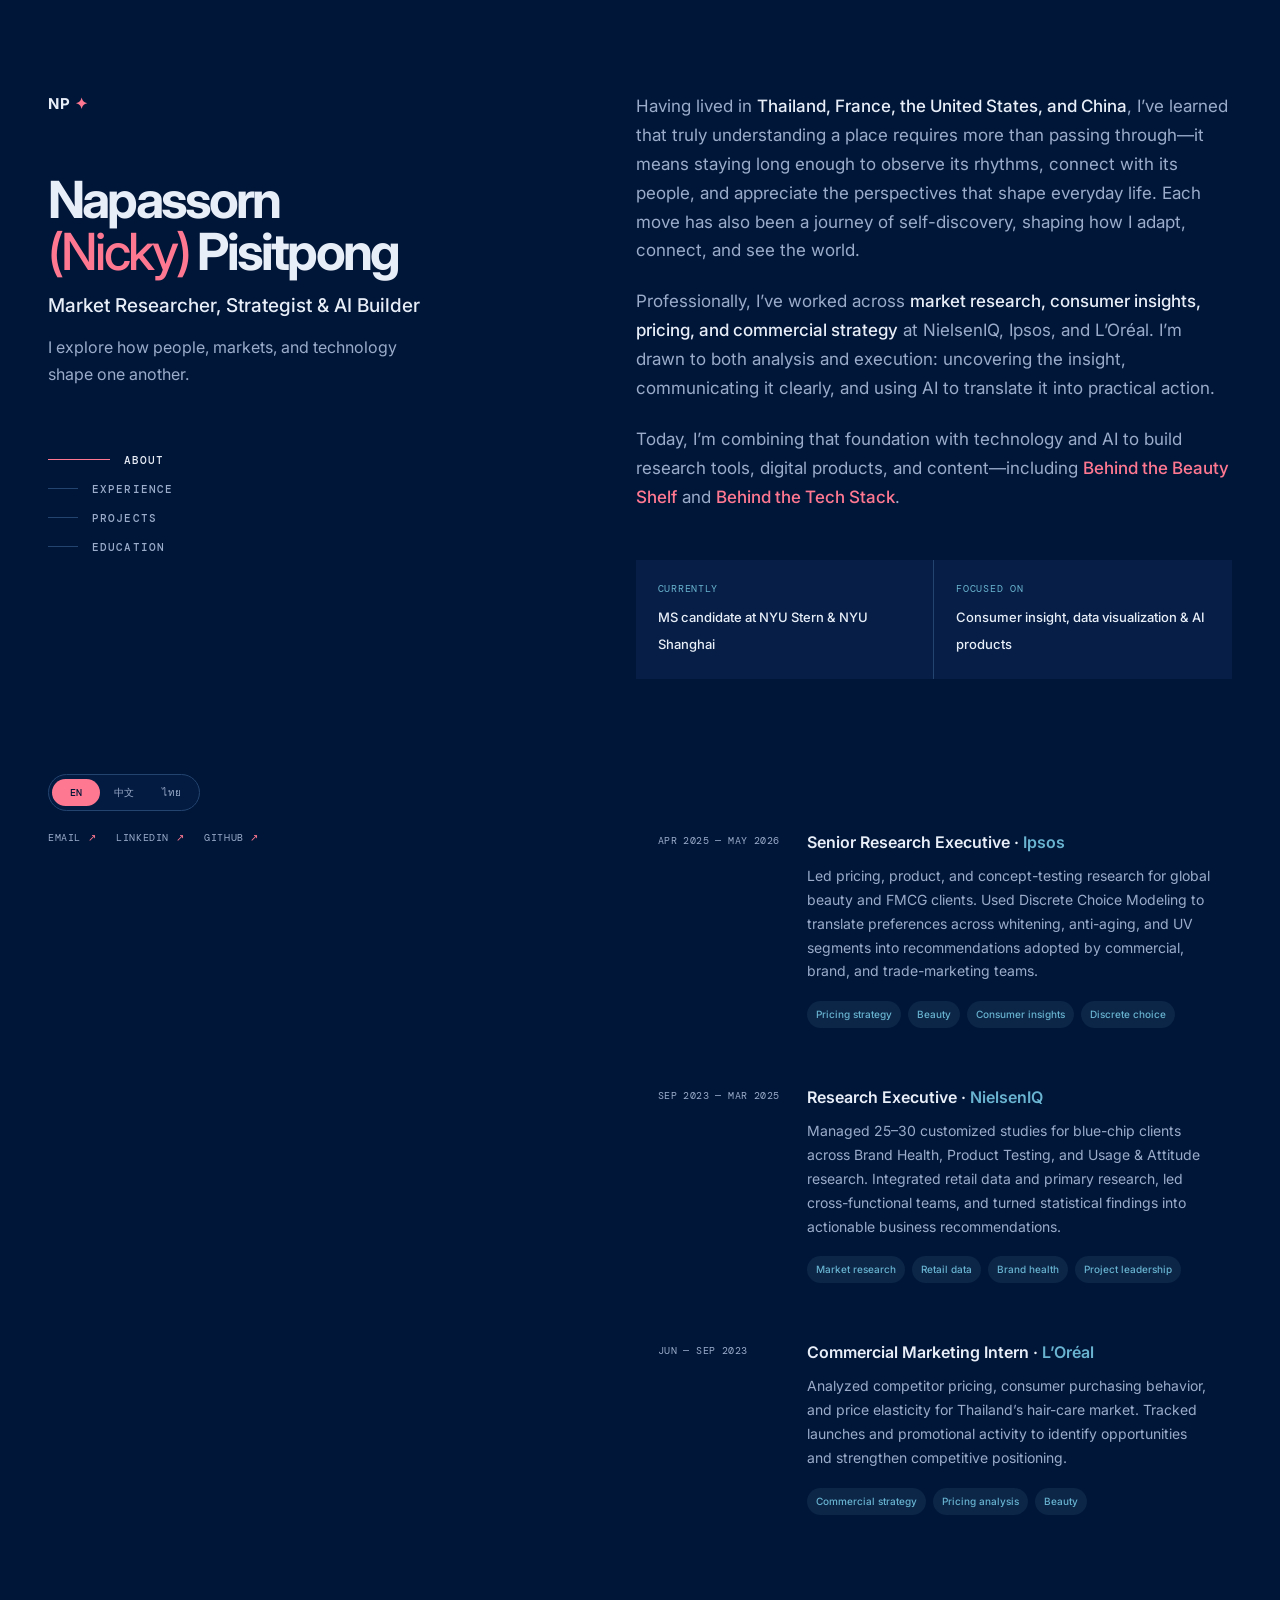
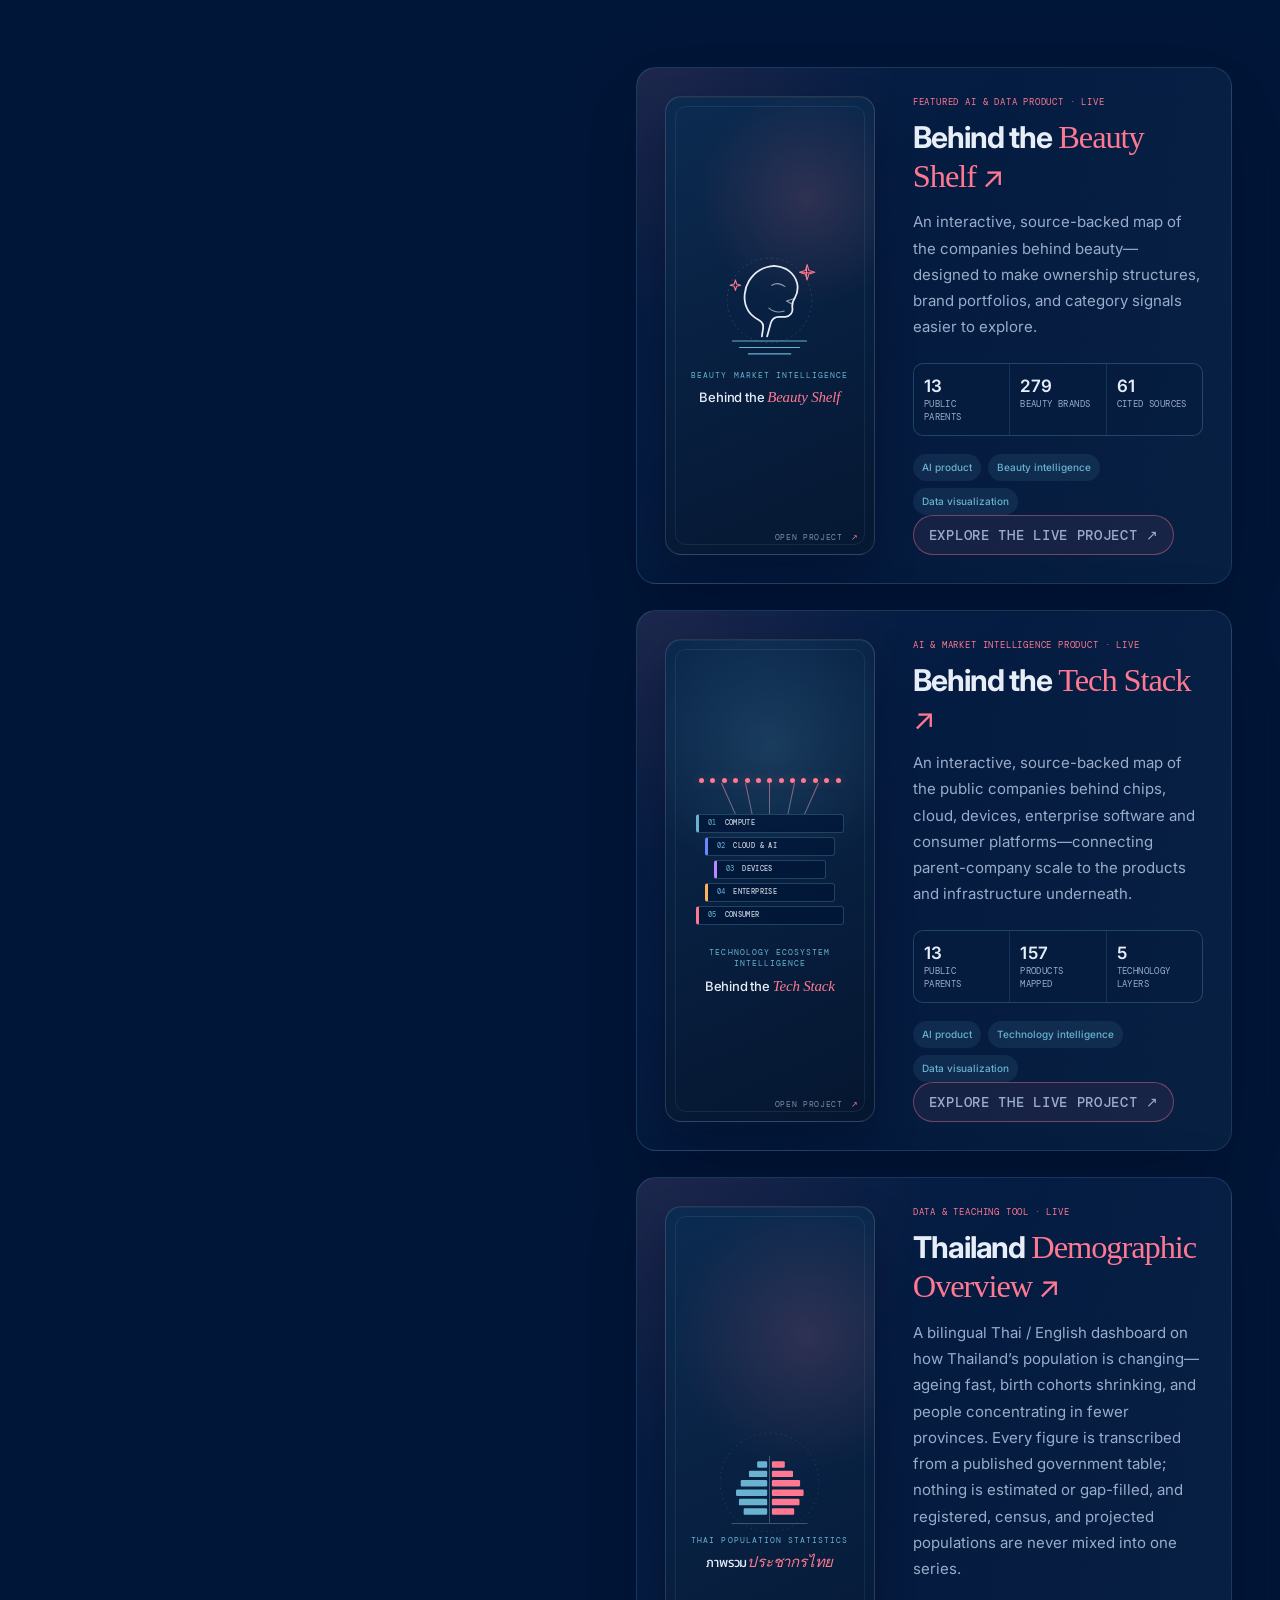
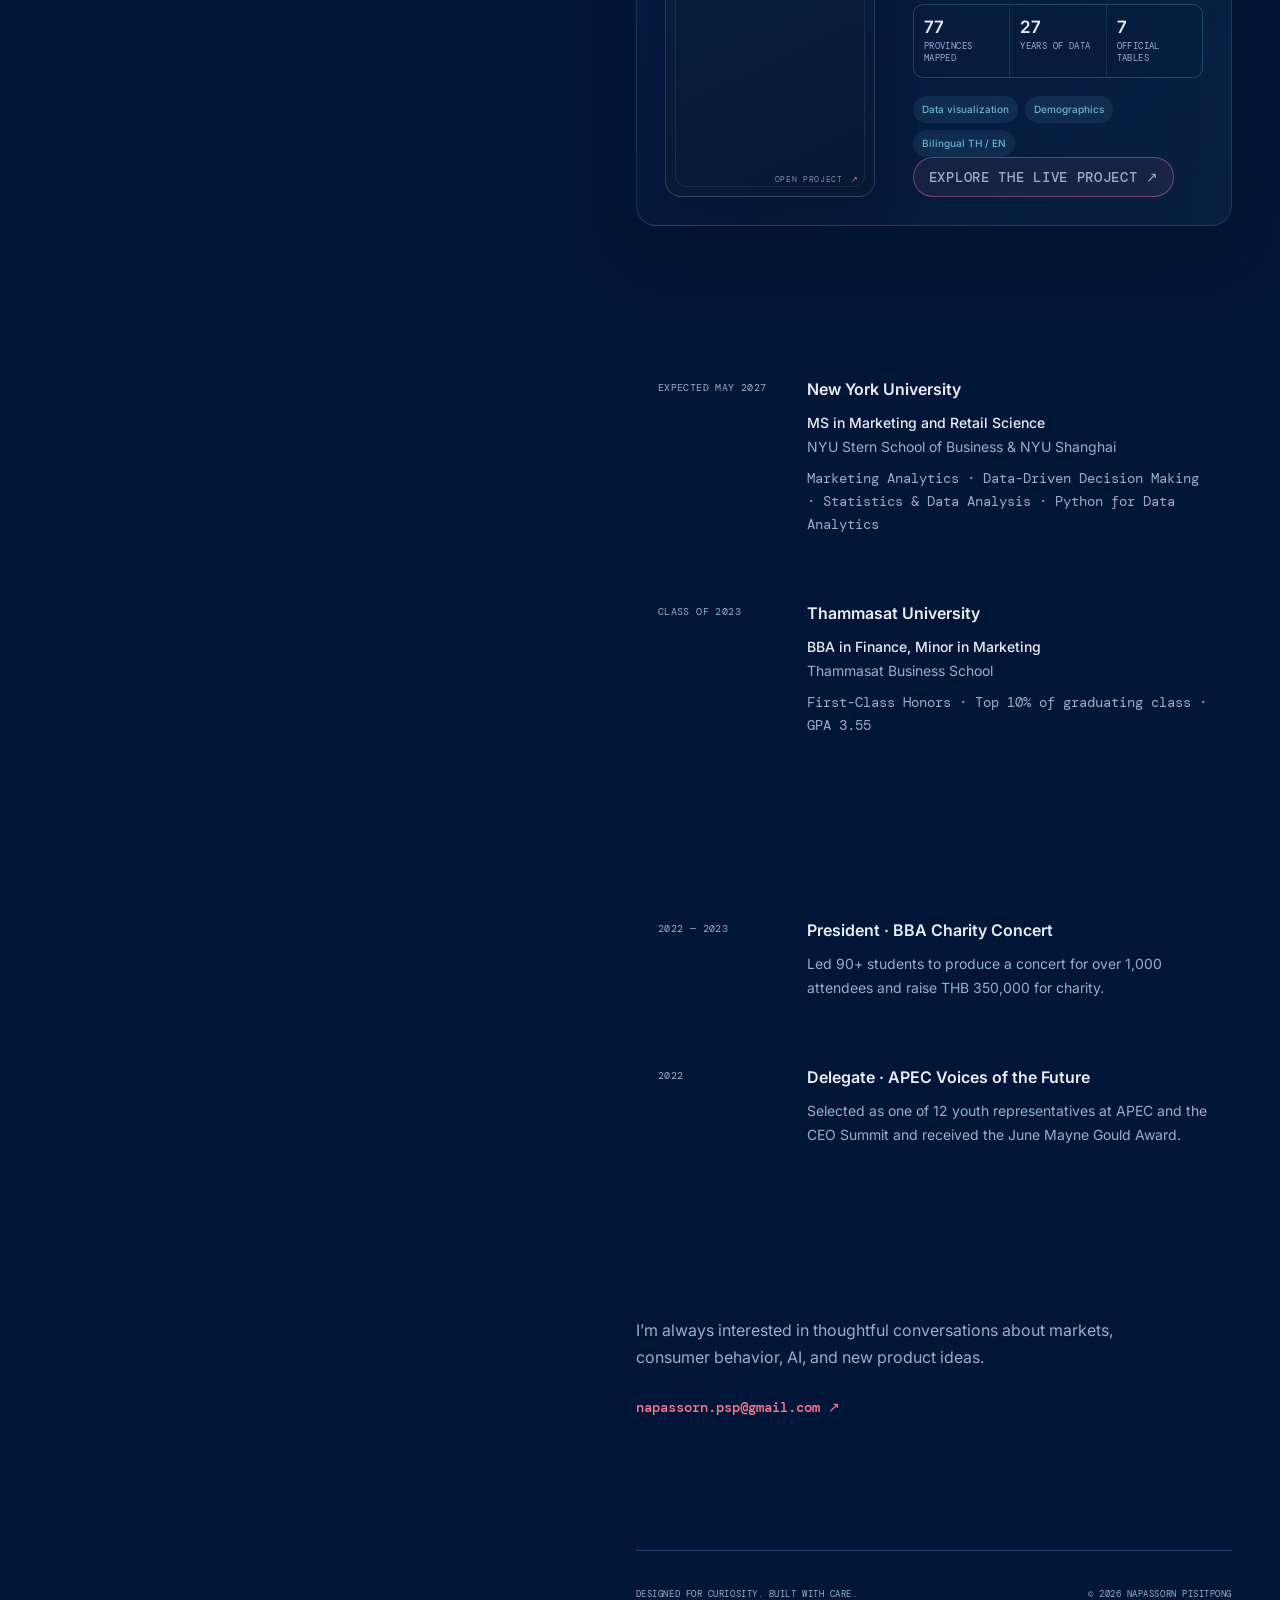
==== commit d02032f2: "Add English Chinese and Thai portfolio translations" ====
--- a/index.html
+++ b/index.html
@@ -12,9 +12,10 @@
     <title>Napassorn (Nicky) Pisitpong</title>
     <link rel="preconnect" href="https://fonts.googleapis.com">
     <link rel="preconnect" href="https://fonts.gstatic.com" crossorigin>
-    <link href="https://fonts.googleapis.com/css2?family=DM+Mono:wght@400;500&family=Inter:wght@400;500;600;700&display=swap" rel="stylesheet">
+    <link href="https://fonts.googleapis.com/css2?family=DM+Mono:wght@400;500&family=Inter:wght@400;500;600;700&family=Noto+Sans+SC:wght@400;500;600;700&family=Noto+Sans+Thai:wght@400;500;600;700&display=swap" rel="stylesheet">
     <link rel="stylesheet" href="styles.css">
     <link rel="stylesheet" href="project-link.css?v=20260821">
+    <link rel="stylesheet" href="language-switcher.css?v=20261028">
   </head>
   <body>
     <a class="skip-link" href="#about">Skip to content</a>
@@ -32,10 +33,17 @@
             <a href="#education"><i></i><span>Education</span></a>
           </nav>
         </div>
-        <div class="social-links" aria-label="Contact links">
-          <a href="mailto:napassorn.psp@gmail.com" aria-label="Email Nicky">Email <span>↗</span></a>
-          <a href="https://www.linkedin.com/in/napassorn-nicky-pisitpong-842646204/" target="_blank" rel="noopener">LinkedIn <span>↗</span></a>
-          <a href="https://github.com/nicky-labs" target="_blank" rel="noopener">GitHub <span>↗</span></a>
+        <div class="intro-meta">
+          <div class="language-switcher" role="group" aria-label="Choose language">
+            <button type="button" data-lang="en" aria-pressed="true">EN</button>
+            <button type="button" data-lang="zh" aria-pressed="false">中文</button>
+            <button type="button" data-lang="th" aria-pressed="false">ไทย</button>
+          </div>
+          <div class="social-links" aria-label="Contact links">
+            <a href="mailto:napassorn.psp@gmail.com" aria-label="Email Nicky">Email <span>↗</span></a>
+            <a href="https://www.linkedin.com/in/napassorn-nicky-pisitpong-842646204/" target="_blank" rel="noopener">LinkedIn <span>↗</span></a>
+            <a href="https://github.com/nicky-labs" target="_blank" rel="noopener">GitHub <span>↗</span></a>
+          </div>
         </div>
       </header>
       <main>
@@ -44,7 +52,7 @@
           <div class="prose">
             <p>Having lived in <strong>Thailand, France, the United States, and China</strong>, I’ve learned that truly understanding a place requires more than passing through—it means staying long enough to observe its rhythms, connect with its people, and appreciate the perspectives that shape everyday life. Each move has also been a journey of self-discovery, shaping how I adapt, connect, and see the world.</p>
             <p>Professionally, I’ve worked across <strong>market research, consumer insights, pricing, and commercial strategy</strong> at NielsenIQ, Ipsos, and L’Oréal. I’m drawn to both analysis and execution: uncovering the insight, communicating it clearly, and using AI to translate it into practical action.</p>
-            <p>Today, I’m combining that foundation with technology and AI to build research tools, digital products, and content—including <a class="pink-link" href="https://behind-beauty-shelf.pages.dev" target="_blank" rel="noopener noreferrer">Behind the Beauty Shelf</a> and <a class="pink-link" href="https://behind-the-tech-stack.pisitpongthanaphum.chatgpt.site/" target="_blank" rel="noopener noreferrer">Behind the Tech Stack</a>.</p>
+            <p>Today, I’m combining that foundation with technology and AI to build research tools, digital products, and content—including <a class="pink-link" href="https://behind-beauty-shelf.pages.dev" target="_blank" rel="noopener noreferrer">Behind the Beauty Shelf</a> and <a class="pink-link" href="https://behind-the-tech-stack.pages.dev/" target="_blank" rel="noopener noreferrer">Behind the Tech Stack</a>.</p>
           </div>
           <div class="quick-facts" aria-label="Current focus">
             <div><span>Currently</span><strong>MS candidate at NYU Stern & NYU Shanghai</strong></div>
@@ -115,7 +123,7 @@
               <p class="project-note">Explore the live project <span>↗</span></p>
             </div>
           </a>
-          <a class="project-card project-card-spaced" href="https://behind-the-tech-stack.pisitpongthanaphum.chatgpt.site/" target="_blank" rel="noopener noreferrer" aria-label="Open Behind the Tech Stack live project">
+          <a class="project-card project-card-spaced" href="https://behind-the-tech-stack.pages.dev/" target="_blank" rel="noopener noreferrer" aria-label="Open Behind the Tech Stack live project">
             <div class="project-mark tech-project-mark" aria-hidden="true">
               <div class="tech-stack-mark">
                 <div class="tech-parent-dots">
--- a/language-switcher.css
+++ b/language-switcher.css
@@ -0,0 +1,70 @@
+body {
+  font-family: Inter, "Noto Sans Thai", "Noto Sans SC", Arial, sans-serif;
+}
+
+.intro-meta {
+  display: flex;
+  flex-direction: column;
+  align-items: flex-start;
+  gap: 20px;
+}
+
+.language-switcher {
+  display: inline-flex;
+  align-items: center;
+  padding: 3px;
+  border: 1px solid var(--line);
+  border-radius: 999px;
+  background: rgba(7, 31, 70, 0.66);
+}
+
+.language-switcher button {
+  min-width: 48px;
+  padding: 7px 11px;
+  border: 0;
+  border-radius: 999px;
+  background: transparent;
+  color: var(--muted);
+  font: 500 10px DM Mono, monospace;
+  letter-spacing: 0.05em;
+  cursor: pointer;
+  transition: background 0.2s, color 0.2s;
+}
+
+.language-switcher button:hover {
+  color: var(--text);
+}
+
+.language-switcher button[aria-pressed="true"] {
+  background: var(--warm);
+  color: var(--bg);
+}
+
+.language-switcher button:focus-visible {
+  outline: 2px solid var(--accent);
+  outline-offset: 3px;
+}
+
+html[lang="zh-CN"] body,
+html[lang="th"] body {
+  letter-spacing: 0;
+}
+
+html[lang="zh-CN"] .intro-panel nav a,
+html[lang="th"] .intro-panel nav a,
+html[lang="zh-CN"] .mobile-heading,
+html[lang="th"] .mobile-heading {
+  text-transform: none;
+  letter-spacing: 0.04em;
+}
+
+@media (max-width: 950px) {
+  .intro-meta {
+    margin-top: 42px;
+    gap: 18px;
+  }
+
+  .social-links {
+    margin-top: 0;
+  }
+}
